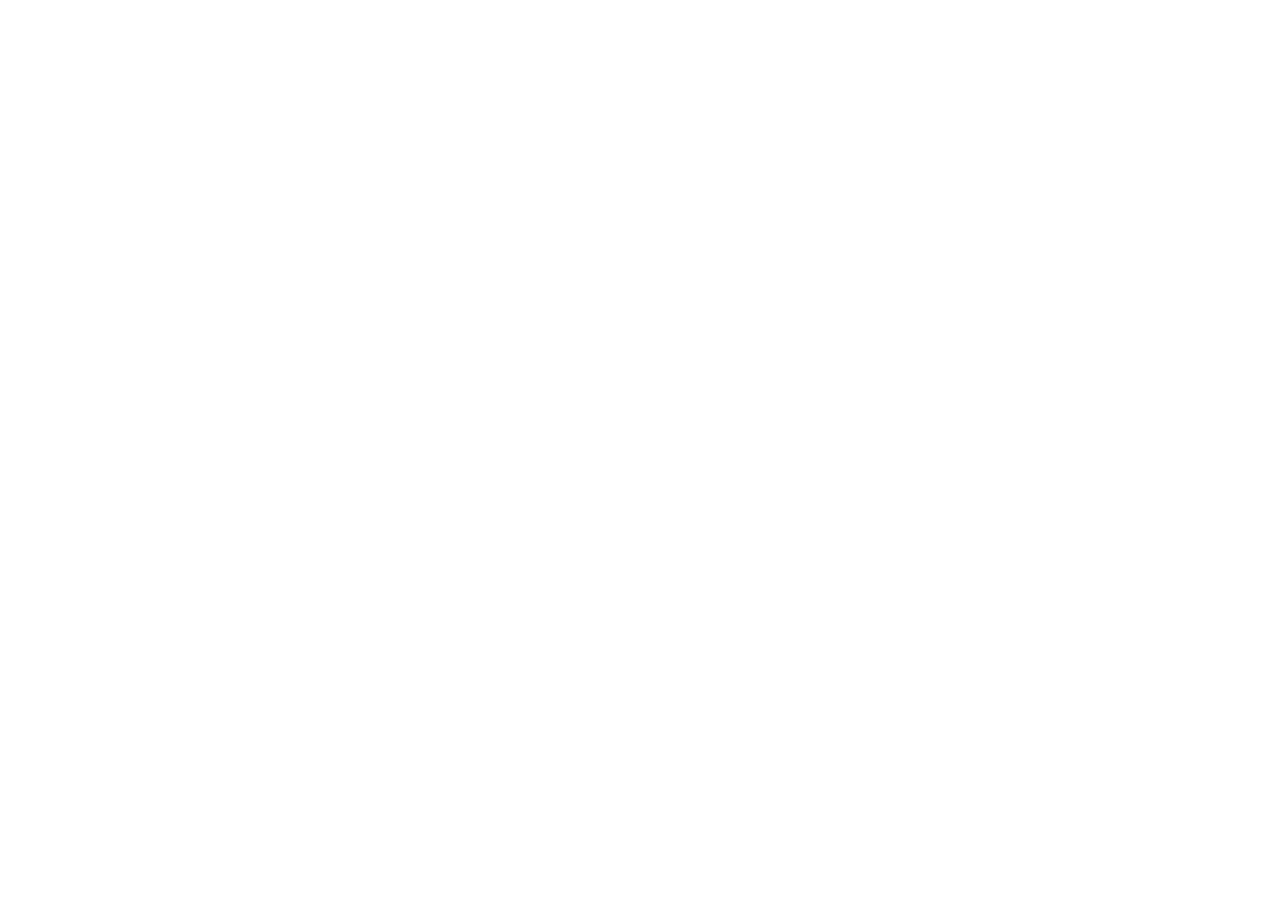
==== about.html @ c616c77b "Init : création du dépôt, arborescence des fichiers et structure HTML de base" ====
<!DOCTYPE html>
<html lang="en">
<head>
    <meta charset="UTF-8">
    <meta name="viewport" content="width=device-width, initial-scale=1.0">
    <link href="https://cdn.jsdelivr.net/npm/bootstrap@5.3.0/dist/css/bootstrap.min.css" rel="stylesheet">
    <title>Document</title>
</head>
<body>
    
</body>
</html>
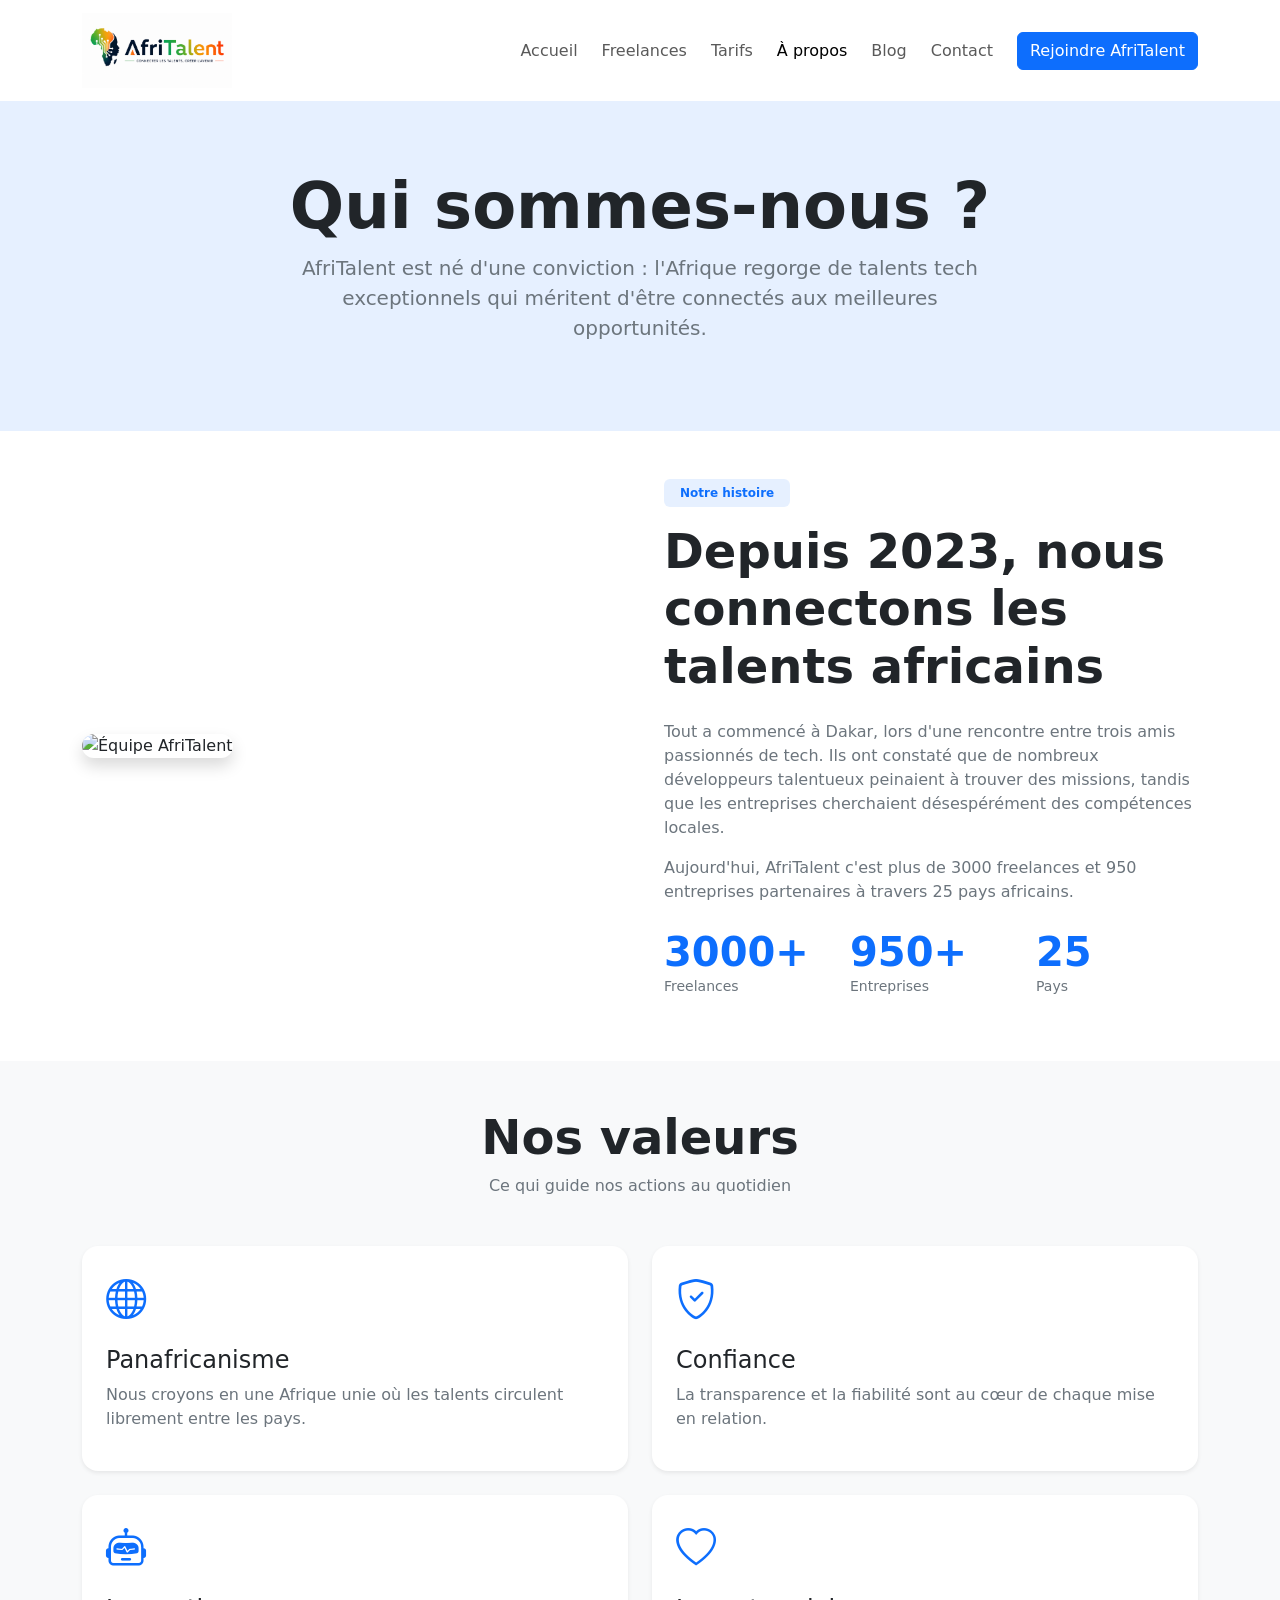
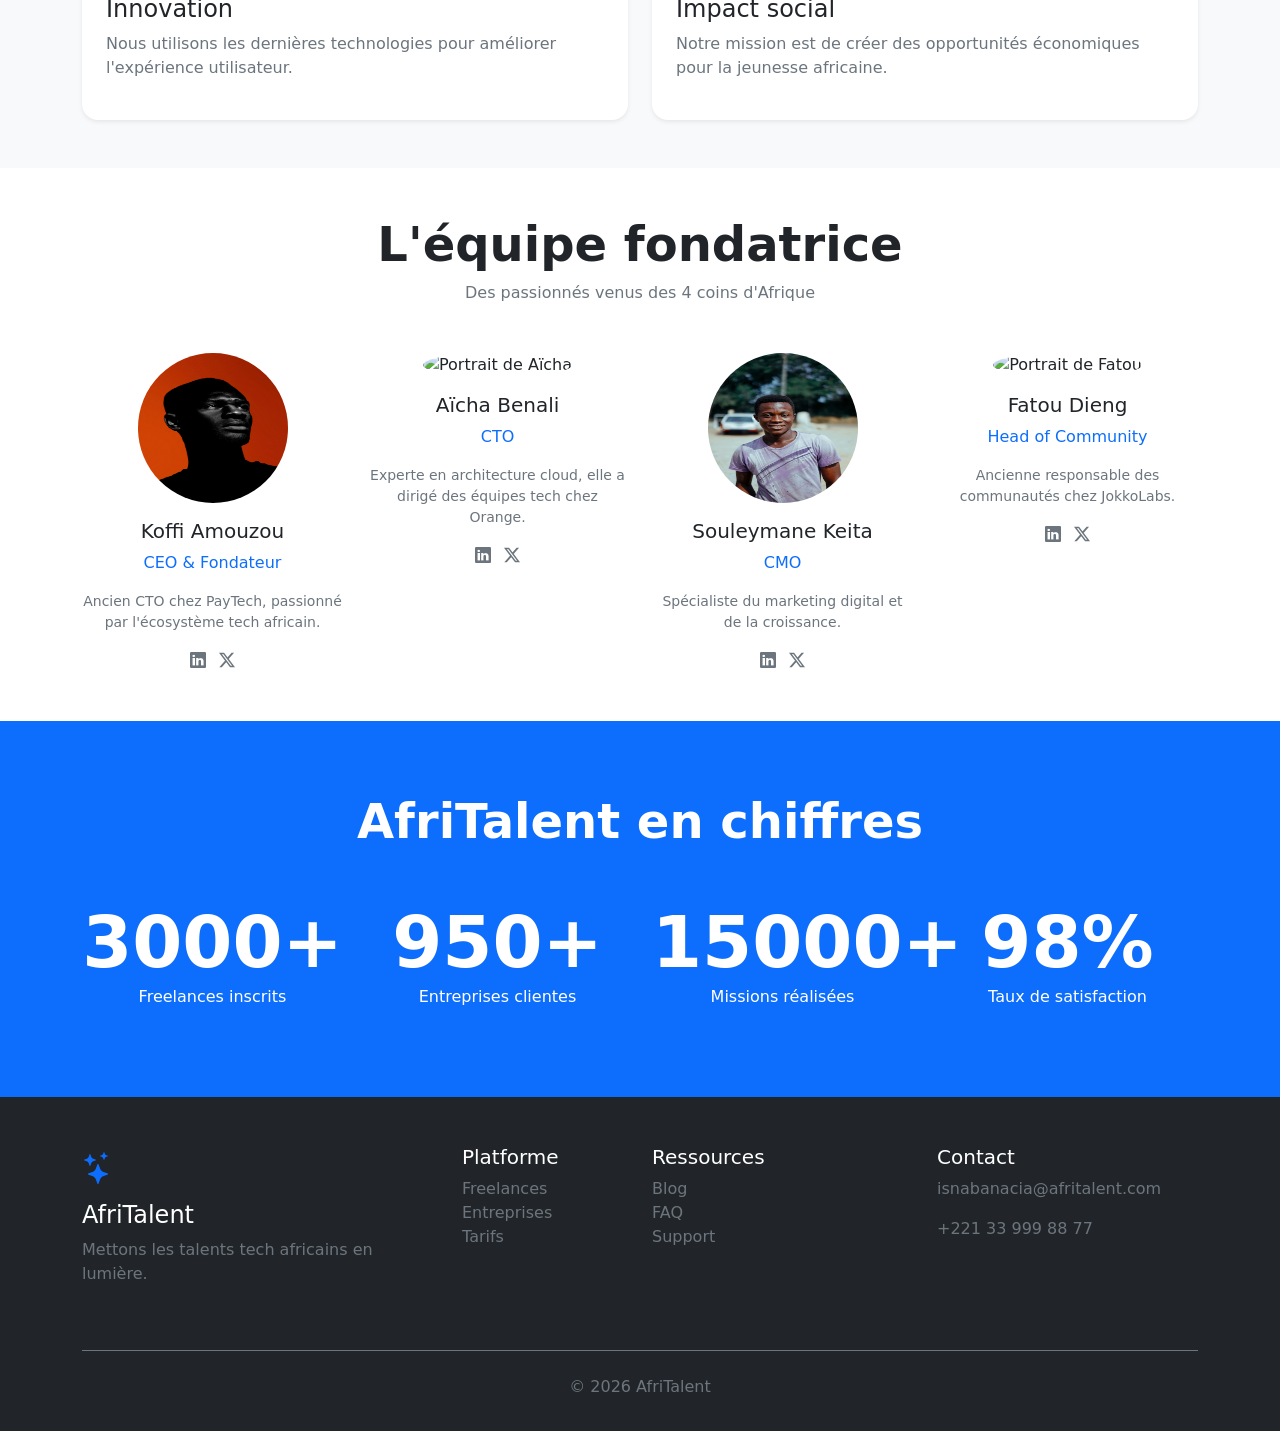
==== commit 37a5e6f0: "HTML : structure complète des 5 pages avec sections et contenu texte" ====
--- a/about.html
+++ b/about.html
@@ -1,12 +1,245 @@
 <!DOCTYPE html>
-<html lang="en">
+<html lang="fr">
 <head>
+    <head>
     <meta charset="UTF-8">
     <meta name="viewport" content="width=device-width, initial-scale=1.0">
+    <title>AfriTalent </title>
     <link href="https://cdn.jsdelivr.net/npm/bootstrap@5.3.0/dist/css/bootstrap.min.css" rel="stylesheet">
-    <title>Document</title>
+    <link rel="stylesheet" href="https://cdn.jsdelivr.net/npm/bootstrap-icons@1.11.3/font/bootstrap-icons.min.css">
+    <link href="https://fonts.googleapis.com/css2?family=Inter:wght@400;500;600;700;800&family=Space+Grotesk:wght@400;500;600;700&display=swap" rel="stylesheet">
+    <link rel="stylesheet" href="css/style.css">
+</head>
 </head>
 <body>
-    
+      <header>
+        <nav class="navbar navbar-expand-lg fixed-top bg-white">
+            <div class="container">
+                <a class="navbar-brand fw-bold text-primary" href="index.html"><img src="image/logo.png" width="150" alt="Logo AfriTalent"></a>
+                <button class="navbar-toggler" type="button" data-bs-toggle="collapse" data-bs-target="#navbarNav">
+                    <span class="navbar-toggler-icon"></span>
+                </button>
+                <div class="collapse navbar-collapse" id="navbarNav">
+                    <ul class="navbar-nav ms-auto gap-2">
+                        <li class="nav-item"><a class="nav-link" href="index.html">Accueil</a></li>
+                        <li class="nav-item"><a class="nav-link" href="freelances.html">Freelances</a></li>
+                        <li class="nav-item"><a class="nav-link" href="tarifs.html">Tarifs</a></li>
+                        <li class="nav-item"><a class="nav-link active" href="about.html">À propos</a></li>
+                        <li class="nav-item"><a class="nav-link" href="blog.html">Blog</a></li>
+                        <li class="nav-item"><a class="nav-link" href="contact.html">Contact</a></li>
+                    </ul>
+                    <a href="#" class="btn btn-primary ms-3">Rejoindre AfriTalent</a>
+                </div>
+            </div>
+        </nav>
+    </header>
+
+    <main class="mt-5 pt-5">
+
+        <!-- SECTION HERO À PROPOS -->
+        <section class="about-hero py-5 bg-primary bg-opacity-10">
+            <div class="container py-4">
+                <div class="text-center">
+                    <h1 class="display-3 fw-bold">Qui sommes-nous ?</h1>
+                    <p class="lead text-secondary mx-auto" style="max-width: 700px;">AfriTalent est né d'une conviction : l'Afrique regorge de talents tech exceptionnels qui méritent d'être connectés aux meilleures opportunités.</p>
+                </div>
+            </div>
+        </section>
+
+        <!-- SECTION NOTRE HISTOIRE - disposition alternée -->
+        <section class="history py-5">
+            <div class="container">
+                <div class="row align-items-center g-5">
+                    <div class="col-lg-6">
+                        <img src="./image/desgensaub.jpg" alt="Équipe AfriTalent" class="img-fluid rounded-4 shadow">
+                    </div>
+                    <div class="col-lg-6">
+                        <span class="badge bg-primary bg-opacity-10 text-primary mb-3 px-3 py-2">Notre histoire</span>
+                        <h2 class="display-5 fw-bold mb-4">Depuis 2023, nous connectons les talents africains</h2>
+                        <p class="text-secondary">Tout a commencé à Dakar, lors d'une rencontre entre trois amis passionnés de tech. Ils ont constaté que de nombreux développeurs talentueux peinaient à trouver des missions, tandis que les entreprises cherchaient désespérément des compétences locales.</p>
+                        <p class="text-secondary mt-3">Aujourd'hui, AfriTalent c'est plus de 3000 freelances et 950 entreprises partenaires à travers 25 pays africains.</p>
+                        <div class="row mt-4">
+                            <div class="col-4">
+                                <div class="stat-number display-6 fw-bold text-primary">3000+</div>
+                                <p class="small text-secondary">Freelances</p>
+                            </div>
+                            <div class="col-4">
+                                <div class="stat-number display-6 fw-bold text-primary">950+</div>
+                                <p class="small text-secondary">Entreprises</p>
+                            </div>
+                            <div class="col-4">
+                                <div class="stat-number display-6 fw-bold text-primary">25</div>
+                                <p class="small text-secondary">Pays</p>
+                            </div>
+                        </div>
+                    </div>
+                </div>
+            </div>
+        </section>
+
+        <!-- SECTION NOS VALEURS - disposition en bento -->
+        <section class="values py-5 bg-light">
+            <div class="container">
+                <div class="text-center mb-5">
+                    <h2 class="display-5 fw-bold">Nos valeurs</h2>
+                    <p class="text-secondary">Ce qui guide nos actions au quotidien</p>
+                </div>
+                <div class="row g-4">
+                    <div class="col-md-6">
+                        <div class="value-card bg-white p-4 rounded-4 shadow-sm h-100">
+                            <i class="bi bi-globe fs-1 text-primary"></i>
+                            <h3 class="h4 mt-3">Panafricanisme</h3>
+                            <p class="text-secondary">Nous croyons en une Afrique unie où les talents circulent librement entre les pays.</p>
+                        </div>
+                    </div>
+                    <div class="col-md-6">
+                        <div class="value-card bg-white p-4 rounded-4 shadow-sm h-100">
+                            <i class="bi bi-shield-check fs-1 text-primary"></i>
+                            <h3 class="h4 mt-3">Confiance</h3>
+                            <p class="text-secondary">La transparence et la fiabilité sont au cœur de chaque mise en relation.</p>
+                        </div>
+                    </div>
+                    <div class="col-md-6">
+                        <div class="value-card bg-white p-4 rounded-4 shadow-sm h-100">
+                            <i class="bi bi-robot fs-1 text-primary"></i>
+                            <h3 class="h4 mt-3">Innovation</h3>
+                            <p class="text-secondary">Nous utilisons les dernières technologies pour améliorer l'expérience utilisateur.</p>
+                        </div>
+                    </div>
+                    <div class="col-md-6">
+                        <div class="value-card bg-white p-4 rounded-4 shadow-sm h-100">
+                            <i class="bi bi-heart fs-1 text-primary"></i>
+                            <h3 class="h4 mt-3">Impact social</h3>
+                            <p class="text-secondary">Notre mission est de créer des opportunités économiques pour la jeunesse africaine.</p>
+                        </div>
+                    </div>
+                </div>
+            </div>
+        </section>
+
+        <!-- SECTION L'ÉQUIPE - disposition grille 2x2 -->
+        <section class="team py-5">
+            <div class="container">
+                <div class="text-center mb-5">
+                    <h2 class="display-5 fw-bold">L'équipe fondatrice</h2>
+                    <p class="text-secondary">Des passionnés venus des 4 coins d'Afrique</p>
+                </div>
+                <div class="row g-4">
+                    <div class="col-md-6 col-lg-3">
+                        <div class="team-card text-center">
+                            <img src="./image/koffiamouzo.jpg" alt="Portrait de Koffi" class="rounded-circle mb-3" width="150" height="150">
+                            <h3 class="h5">Koffi Amouzou</h3>
+                            <p class="text-primary">CEO & Fondateur</p>
+                            <p class="small text-secondary">Ancien CTO chez PayTech, passionné par l'écosystème tech africain.</p>
+                            <div class="social-links">
+                                <a href="#" class="text-secondary me-2"><i class="bi bi-linkedin"></i></a>
+                                <a href="#" class="text-secondary"><i class="bi bi-twitter-x"></i></a>
+                            </div>
+                        </div>
+                    </div>
+                    <div class="col-md-6 col-lg-3">
+                        <div class="team-card text-center">
+                            <img src="./image/aichabenali.jpg" alt="Portrait de Aïcha" class="rounded-circle mb-3" width="150" height="150">
+                            <h3 class="h5">Aïcha Benali</h3>
+                            <p class="text-primary">CTO</p>
+                            <p class="small text-secondary">Experte en architecture cloud, elle a dirigé des équipes tech chez Orange.</p>
+                            <div class="social-links">
+                                <a href="#" class="text-secondary me-2"><i class="bi bi-linkedin"></i></a>
+                                <a href="#" class="text-secondary"><i class="bi bi-twitter-x"></i></a>
+                            </div>
+                        </div>
+                    </div>
+                    <div class="col-md-6 col-lg-3">
+                        <div class="team-card text-center">
+                            <img src="./image/souleymanekeyta.jpg" alt="Portrait de Souleymane" class="rounded-circle mb-3" width="150" height="150">
+                            <h3 class="h5">Souleymane Keita</h3>
+                            <p class="text-primary">CMO</p>
+                            <p class="small text-secondary">Spécialiste du marketing digital et de la croissance.</p>
+                            <div class="social-links">
+                                <a href="#" class="text-secondary me-2"><i class="bi bi-linkedin"></i></a>
+                                <a href="#" class="text-secondary"><i class="bi bi-twitter-x"></i></a>
+                            </div>
+                        </div>
+                    </div>
+                    <div class="col-md-6 col-lg-3">
+                        <div class="team-card text-center">
+                            <img src="./image/fatoudieng.jpg" alt="Portrait de Fatou" class="rounded-circle mb-3" width="150" height="150">
+                            <h3 class="h5">Fatou Dieng</h3>
+                            <p class="text-primary">Head of Community</p>
+                            <p class="small text-secondary">Ancienne responsable des communautés chez JokkoLabs.</p>
+                            <div class="social-links">
+                                <a href="#" class="text-secondary me-2"><i class="bi bi-linkedin"></i></a>
+                                <a href="#" class="text-secondary"><i class="bi bi-twitter-x"></i></a>
+                            </div>
+                        </div>
+                    </div>
+                </div>
+            </div>
+        </section>
+
+        <!-- SECTION CHIFFRES CLÉS -->
+        <section class="stats-section py-5 bg-primary text-white">
+            <div class="container text-center py-4">
+                <h2 class="display-5 fw-bold mb-5">AfriTalent en chiffres</h2>
+                <div class="row">
+                    <div class="col-md-3">
+                        <div class="stat-number display-2 fw-bold">3000+</div>
+                        <p>Freelances inscrits</p>
+                    </div>
+                    <div class="col-md-3">
+                        <div class="stat-number display-2 fw-bold">950+</div>
+                        <p>Entreprises clientes</p>
+                    </div>
+                    <div class="col-md-3">
+                        <div class="stat-number display-2 fw-bold">15000+</div>
+                        <p>Missions réalisées</p>
+                    </div>
+                    <div class="col-md-3">
+                        <div class="stat-number display-2 fw-bold">98%</div>
+                        <p>Taux de satisfaction</p>
+                    </div>
+                </div>
+            </div>
+        </section>
+    </main>
+
+    <footer class="bg-dark text-white pt-5 pb-3">
+        <div class="container">
+            <div class="row">
+                <div class="col-md-4 mb-4">
+                    <i class="bi bi-stars fs-2 text-primary"></i>
+                    <h4 class="mt-2">AfriTalent</h4>
+                    <p class="text-secondary">Mettons les talents tech africains en lumière.</p>
+                </div>
+                <div class="col-md-2 mb-4">
+                    <h5>Platforme</h5>
+                    <ul class="list-unstyled">
+                        <li><a href="#" class="text-secondary text-decoration-none">Freelances</a></li>
+                        <li><a href="#" class="text-secondary text-decoration-none">Entreprises</a></li>
+                        <li><a href="#" class="text-secondary text-decoration-none">Tarifs</a></li>
+                    </ul>
+                </div>
+                <div class="col-md-3 mb-4">
+                    <h5>Ressources</h5>
+                    <ul class="list-unstyled">
+                        <li><a href="#" class="text-secondary text-decoration-none">Blog</a></li>
+                        <li><a href="#" class="text-secondary text-decoration-none">FAQ</a></li>
+                        <li><a href="#" class="text-secondary text-decoration-none">Support</a></li>
+                    </ul>
+                </div>
+                <div class="col-md-3 mb-4">
+                    <h5>Contact</h5>
+                    <p class="text-secondary">isnabanacia@afritalent.com</p>
+                    <p class="text-secondary">+221 33 999 88 77</p>
+                </div>
+            </div>
+            <div class="text-center pt-4 mt-4 border-top border-secondary">
+                <p class="text-secondary">&copy; <span id="currentYear">2026</span> AfriTalent</p>
+            </div>
+        </div>
+    </footer>
+
+    <script src="https://cdn.jsdelivr.net/npm/bootstrap@5.3.0/dist/js/bootstrap.bundle.min.js"></script>
+    <script src="js/main.js"></script>
 </body>
 </html>
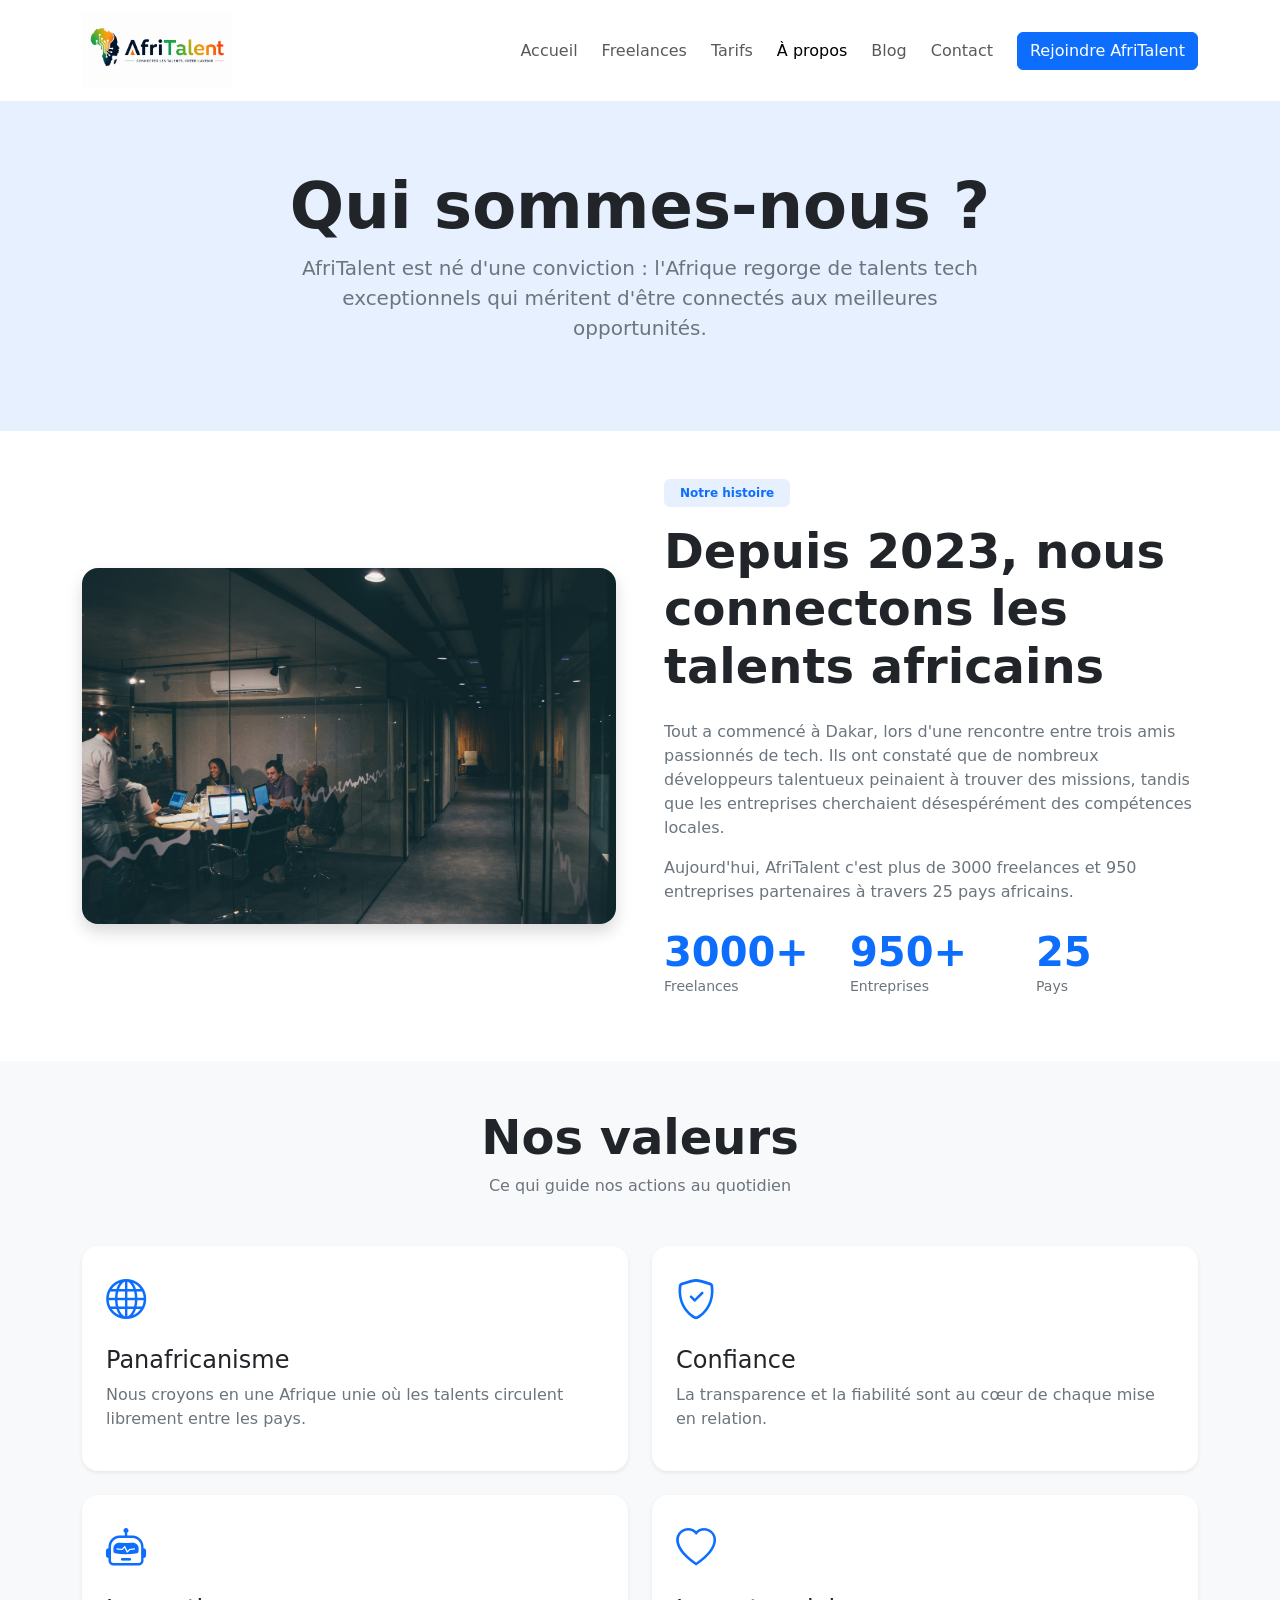
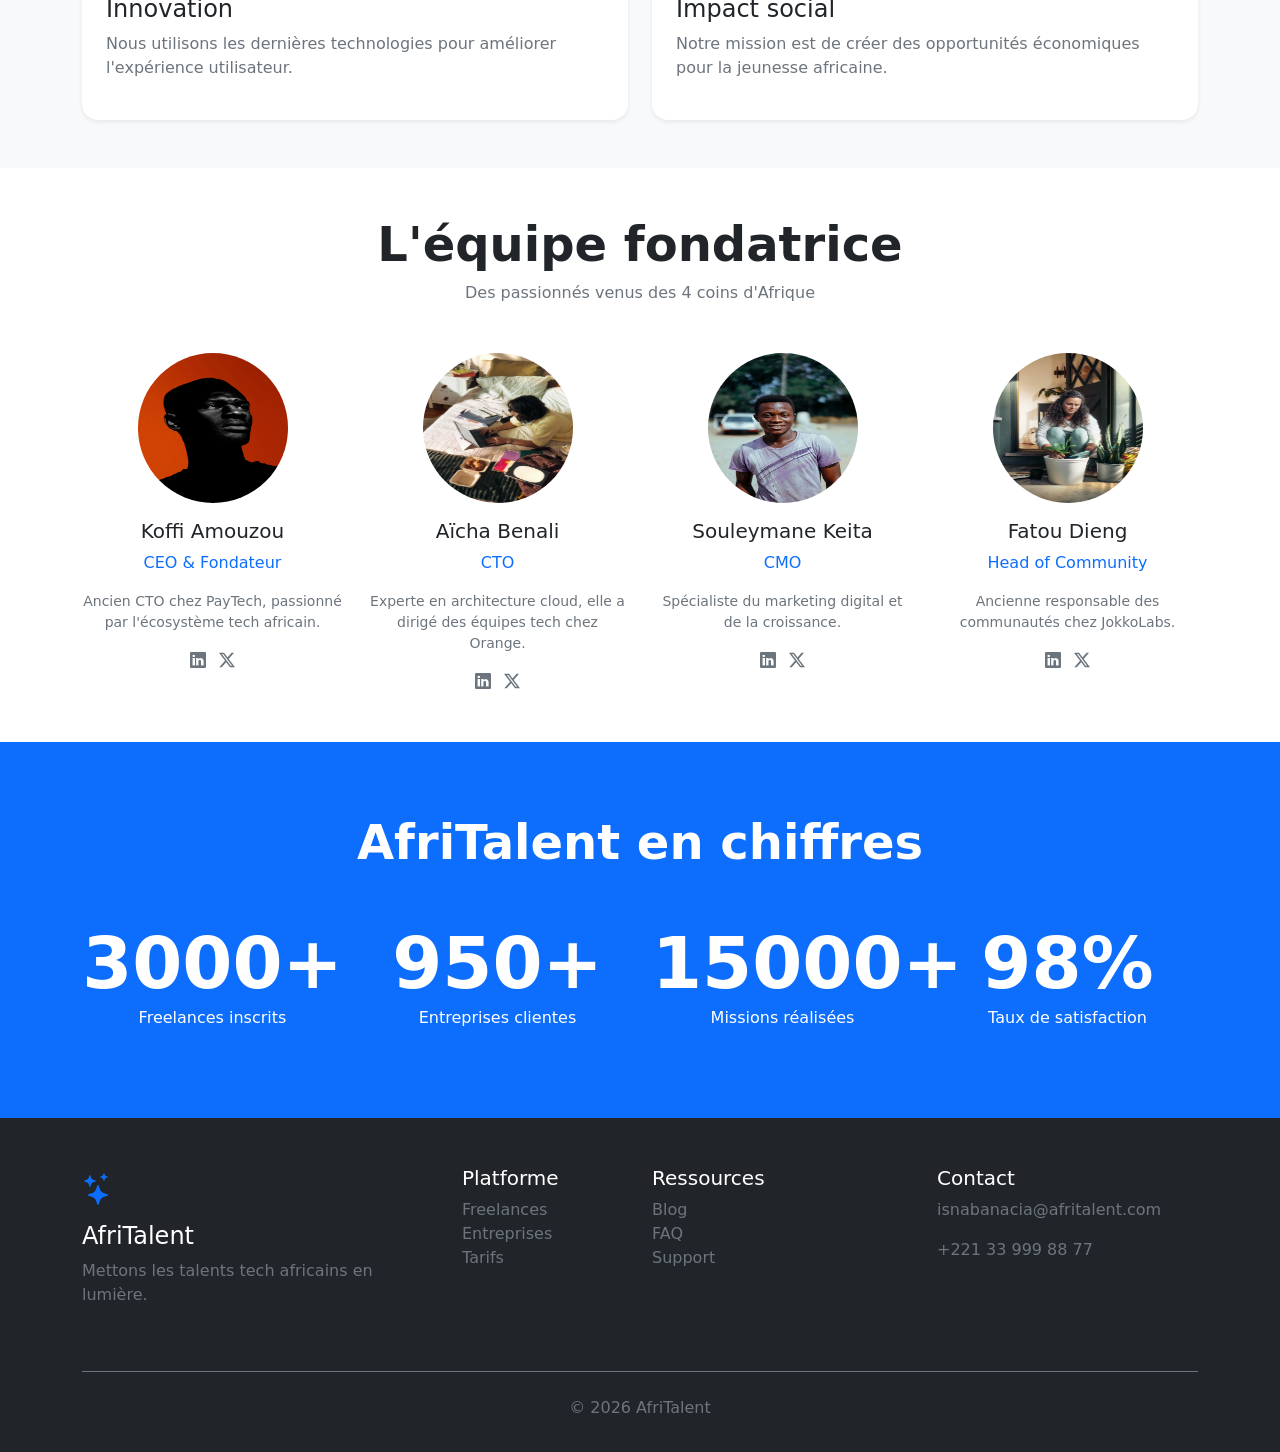
==== commit e4affc6e: "HTML : structure complète des 5 pages avec sections et contenu texte" ====
--- a/about.html
+++ b/about.html
@@ -1,7 +1,6 @@
 <!DOCTYPE html>
 <html lang="fr">
 <head>
-    <head>
     <meta charset="UTF-8">
     <meta name="viewport" content="width=device-width, initial-scale=1.0">
     <title>AfriTalent </title>
@@ -9,7 +8,6 @@
     <link rel="stylesheet" href="https://cdn.jsdelivr.net/npm/bootstrap-icons@1.11.3/font/bootstrap-icons.min.css">
     <link href="https://fonts.googleapis.com/css2?family=Inter:wght@400;500;600;700;800&family=Space+Grotesk:wght@400;500;600;700&display=swap" rel="stylesheet">
     <link rel="stylesheet" href="css/style.css">
-</head>
 </head>
 <body>
       <header>
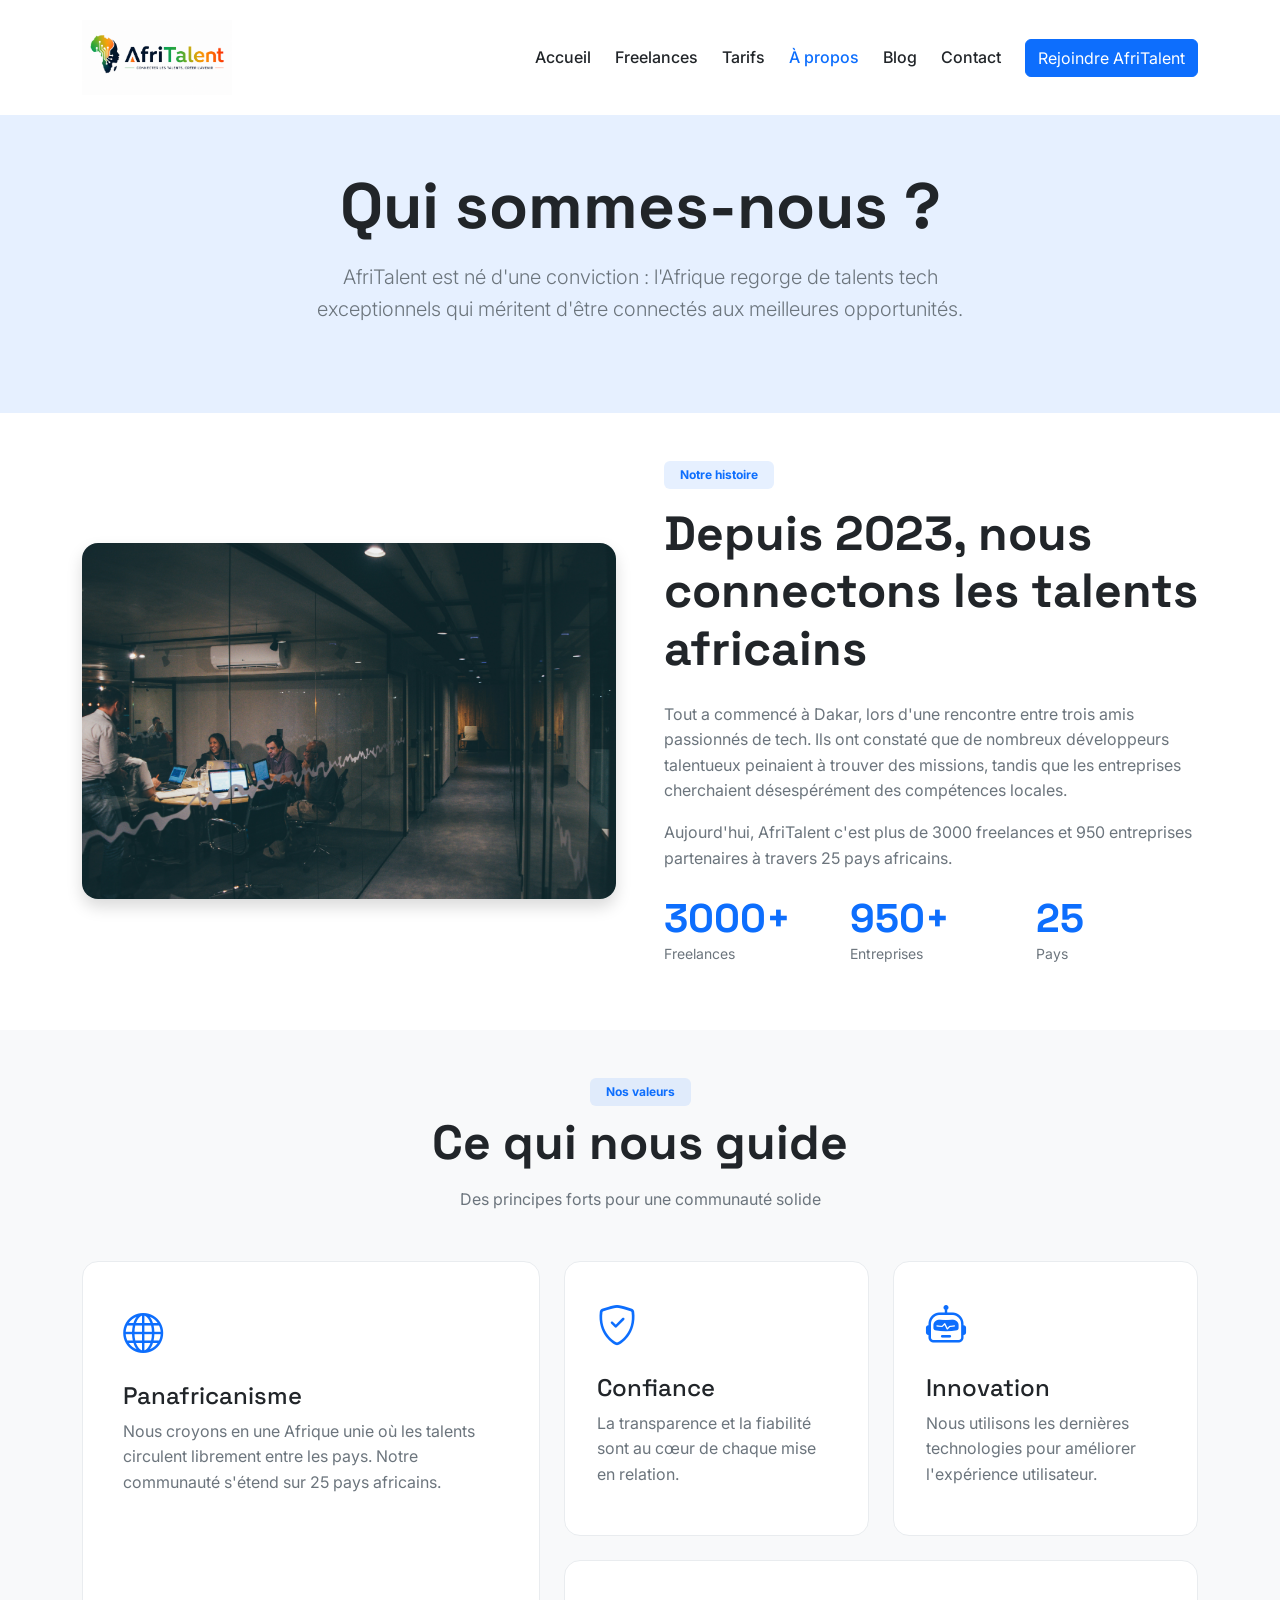
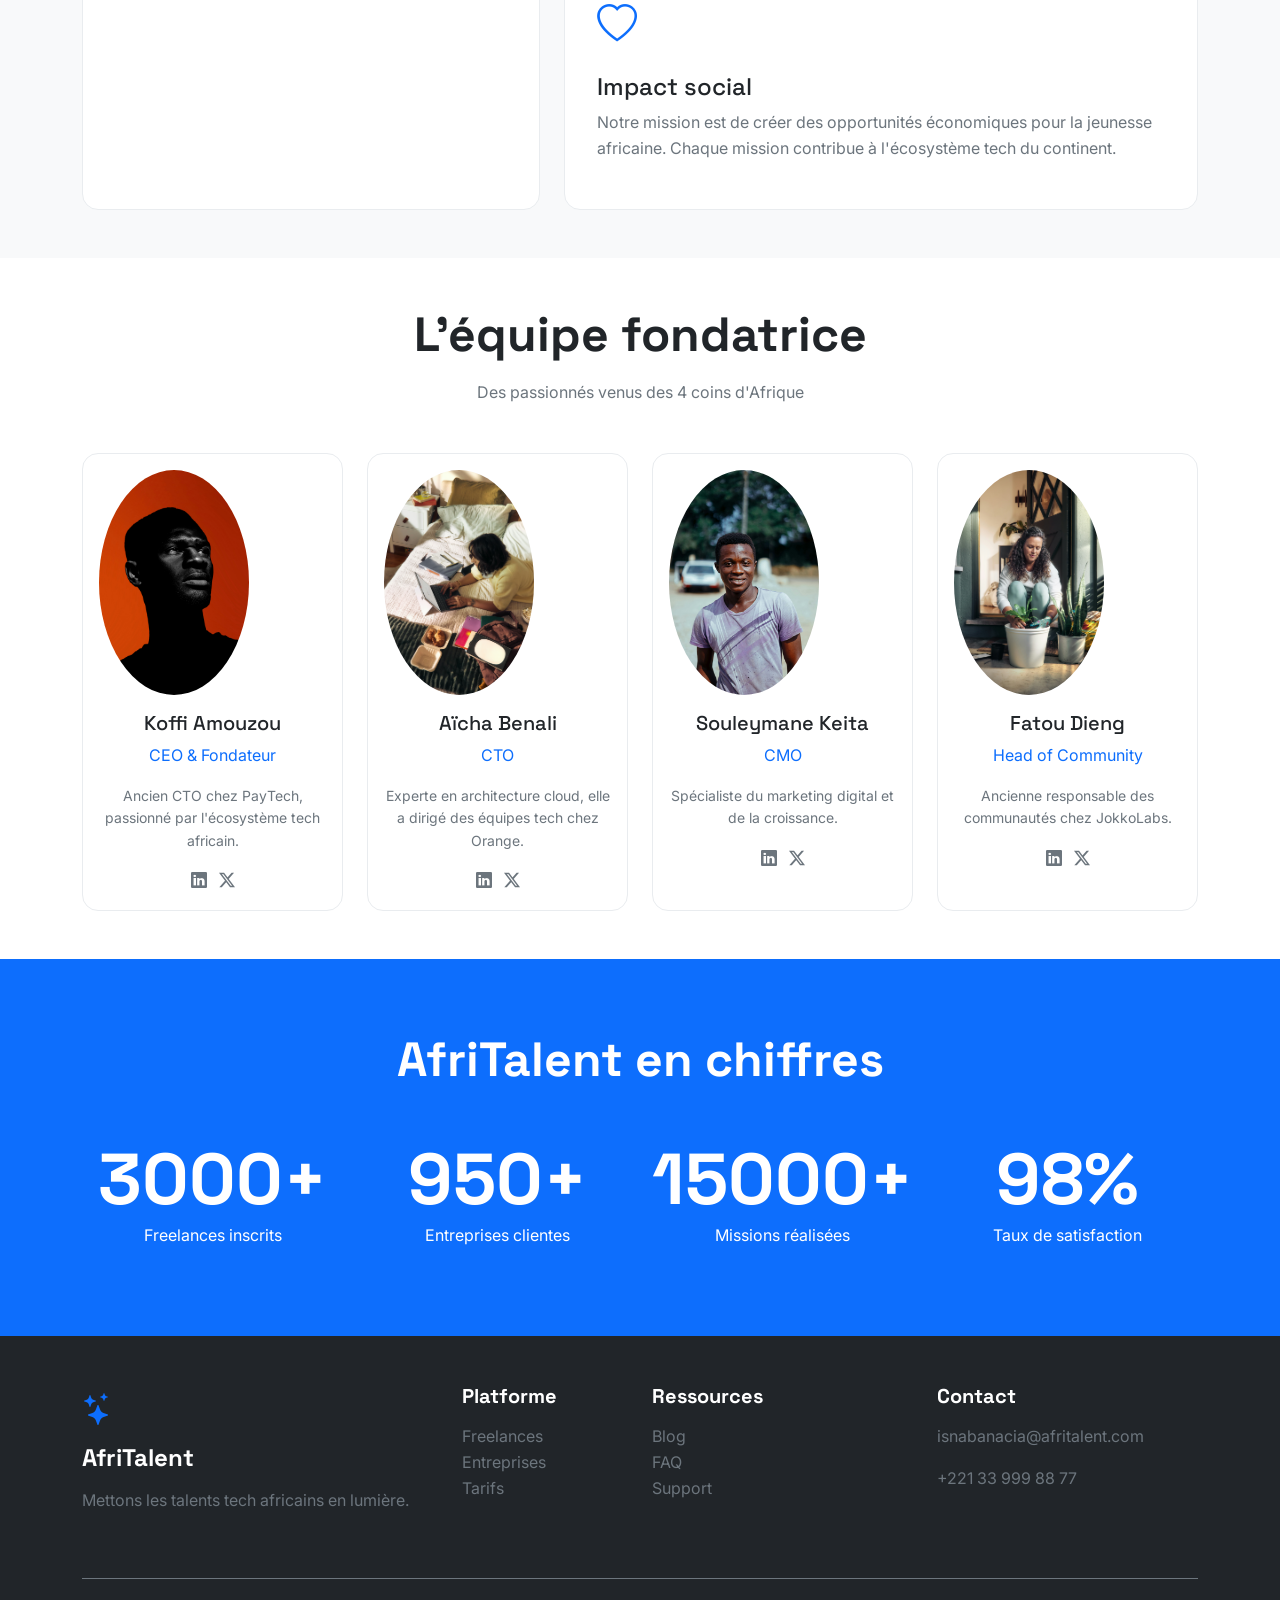
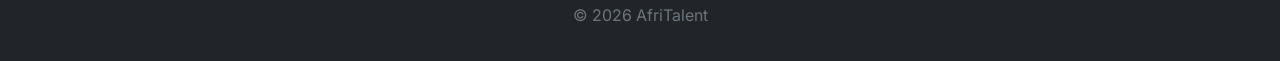
==== commit 309c4063: "CSS : Bento Grid, sections hero et catégories, effets hover" ====
--- a/about.html
+++ b/about.html
@@ -75,46 +75,55 @@
             </div>
         </section>
 
-        <!-- SECTION NOS VALEURS - disposition en bento -->
-        <section class="values py-5 bg-light">
-            <div class="container">
-                <div class="text-center mb-5">
-                    <h2 class="display-5 fw-bold">Nos valeurs</h2>
-                    <p class="text-secondary">Ce qui guide nos actions au quotidien</p>
-                </div>
-                <div class="row g-4">
-                    <div class="col-md-6">
-                        <div class="value-card bg-white p-4 rounded-4 shadow-sm h-100">
-                            <i class="bi bi-globe fs-1 text-primary"></i>
-                            <h3 class="h4 mt-3">Panafricanisme</h3>
-                            <p class="text-secondary">Nous croyons en une Afrique unie où les talents circulent librement entre les pays.</p>
-                        </div>
-                    </div>
-                    <div class="col-md-6">
-                        <div class="value-card bg-white p-4 rounded-4 shadow-sm h-100">
-                            <i class="bi bi-shield-check fs-1 text-primary"></i>
-                            <h3 class="h4 mt-3">Confiance</h3>
-                            <p class="text-secondary">La transparence et la fiabilité sont au cœur de chaque mise en relation.</p>
-                        </div>
-                    </div>
-                    <div class="col-md-6">
-                        <div class="value-card bg-white p-4 rounded-4 shadow-sm h-100">
-                            <i class="bi bi-robot fs-1 text-primary"></i>
-                            <h3 class="h4 mt-3">Innovation</h3>
-                            <p class="text-secondary">Nous utilisons les dernières technologies pour améliorer l'expérience utilisateur.</p>
-                        </div>
-                    </div>
-                    <div class="col-md-6">
-                        <div class="value-card bg-white p-4 rounded-4 shadow-sm h-100">
-                            <i class="bi bi-heart fs-1 text-primary"></i>
-                            <h3 class="h4 mt-3">Impact social</h3>
-                            <p class="text-secondary">Notre mission est de créer des opportunités économiques pour la jeunesse africaine.</p>
-                        </div>
-                    </div>
-                </div>
-            </div>
-        </section>
-
+      <!-- SECTION NOS VALEURS - BENTO GRID -->
+<section class="values py-5 bg-light">
+    <div class="container">
+        <div class="text-center mb-5">
+            <span class="badge bg-primary bg-opacity-10 text-primary px-3 py-2">Nos valeurs</span>
+            <h2 class="display-5 fw-bold mt-2">Ce qui nous guide</h2>
+            <p class="text-secondary">Des principes forts pour une communauté solide</p>
+        </div>
+
+        <!-- BENTO GRID -->
+        <div class="bento-grid values-grid">
+            <!-- Valeur 1 - Grande -->
+            <div class="bento-item bento-large">
+                <div>
+                    <i class="bi bi-globe fs-1 text-primary"></i>
+                    <h3 class="h4 mt-3">Panafricanisme</h3>
+                    <p class="text-secondary">Nous croyons en une Afrique unie où les talents circulent librement entre les pays. Notre communauté s'étend sur 25 pays africains.</p>
+                </div>
+            </div>
+
+            <!-- Valeur 2 -->
+            <div class="bento-item">
+                <div>
+                    <i class="bi bi-shield-check fs-1 text-primary"></i>
+                    <h3 class="h4 mt-3">Confiance</h3>
+                    <p class="text-secondary">La transparence et la fiabilité sont au cœur de chaque mise en relation.</p>
+                </div>
+            </div>
+
+            <!-- Valeur 3 -->
+            <div class="bento-item">
+                <div>
+                    <i class="bi bi-robot fs-1 text-primary"></i>
+                    <h3 class="h4 mt-3">Innovation</h3>
+                    <p class="text-secondary">Nous utilisons les dernières technologies pour améliorer l'expérience utilisateur.</p>
+                </div>
+            </div>
+
+            <!-- Valeur 4 - Large en bas -->
+            <div class="bento-item bento-wide">
+                <div>
+                    <i class="bi bi-heart fs-1 text-primary"></i>
+                    <h3 class="h4 mt-3">Impact social</h3>
+                    <p class="text-secondary">Notre mission est de créer des opportunités économiques pour la jeunesse africaine. Chaque mission contribue à l'écosystème tech du continent.</p>
+                </div>
+            </div>
+        </div>
+    </div>
+</section>
         <!-- SECTION L'ÉQUIPE - disposition grille 2x2 -->
         <section class="team py-5">
             <div class="container">
@@ -124,7 +133,7 @@
                 </div>
                 <div class="row g-4">
                     <div class="col-md-6 col-lg-3">
-                        <div class="team-card text-center">
+                        <div class="card team-card text-center p-3 h-100">
                             <img src="./image/koffiamouzo.jpg" alt="Portrait de Koffi" class="rounded-circle mb-3" width="150" height="150">
                             <h3 class="h5">Koffi Amouzou</h3>
                             <p class="text-primary">CEO & Fondateur</p>
@@ -136,7 +145,7 @@
                         </div>
                     </div>
                     <div class="col-md-6 col-lg-3">
-                        <div class="team-card text-center">
+                        <div class="card team-card text-center p-3 h-100">
                             <img src="./image/aichabenali.jpg" alt="Portrait de Aïcha" class="rounded-circle mb-3" width="150" height="150">
                             <h3 class="h5">Aïcha Benali</h3>
                             <p class="text-primary">CTO</p>
@@ -148,7 +157,7 @@
                         </div>
                     </div>
                     <div class="col-md-6 col-lg-3">
-                        <div class="team-card text-center">
+                        <div class="card team-card text-center p-3 h-100">
                             <img src="./image/souleymanekeyta.jpg" alt="Portrait de Souleymane" class="rounded-circle mb-3" width="150" height="150">
                             <h3 class="h5">Souleymane Keita</h3>
                             <p class="text-primary">CMO</p>
@@ -160,7 +169,7 @@
                         </div>
                     </div>
                     <div class="col-md-6 col-lg-3">
-                        <div class="team-card text-center">
+                        <div class="card team-card text-center p-3 h-100">
                             <img src="./image/fatoudieng.jpg" alt="Portrait de Fatou" class="rounded-circle mb-3" width="150" height="150">
                             <h3 class="h5">Fatou Dieng</h3>
                             <p class="text-primary">Head of Community</p>
--- a/css/style.css
+++ b/css/style.css
@@ -0,0 +1,756 @@
+/* ================================================================
+   ========== VARIABLES CSS (déjà fait) ==========
+   ================================================================ */
+
+:root {
+    --primary: #0d6efd;
+    --primary-dark: #0b5ed7;
+    --secondary: #6c757d;
+    --dark: #212529;
+    --light: #f8f9fa;
+    --white: #ffffff;
+    --success: #198754;
+    --danger: #dc3545;
+    --warning: #ffc107;
+    --font-heading: 'Space Grotesk', sans-serif;
+    --font-body: 'Inter', sans-serif;
+    --spacing-sm: 0.5rem;
+    --spacing-md: 1rem;
+    --spacing-lg: 2rem;
+    --spacing-xl: 4rem;
+    --shadow-sm: 0 2px 8px rgba(0, 0, 0, 0.08);
+    --shadow-md: 0 4px 20px rgba(0, 0, 0, 0.12);
+    --shadow-lg: 0 8px 40px rgba(0, 0, 0, 0.16);
+    --radius-sm: 8px;
+    --radius-md: 16px;
+    --radius-lg: 24px;
+    --transition-fast: 0.2s ease;
+    --transition-normal: 0.3s ease;
+    --transition-slow: 0.5s ease;
+    --bg-body: var(--white);
+    --bg-card: var(--white);
+    --text-body: var(--dark);
+    --text-muted: var(--secondary);
+    --border-color: #e9ecef;
+}
+
+/* ================================================================
+   ========== RESET & BASE ==========
+   ================================================================ */
+
+* {
+    margin: 0;
+    padding: 0;
+    box-sizing: border-box;
+}
+
+html {
+    scroll-behavior: smooth;
+}
+
+body {
+    font-family: var(--font-body);
+    color: var(--text-body);
+    background-color: var(--bg-body);
+    line-height: 1.6;
+    transition: background-color var(--transition-normal), color var(--transition-normal);
+}
+
+h1, h2, h3, h4, h5, h6 {
+    font-family: var(--font-heading);
+    font-weight: 700;
+    line-height: 1.2;
+    margin-bottom: var(--spacing-md);
+}
+
+a {
+    text-decoration: none;
+    transition: all var(--transition-normal);
+}
+
+img {
+    max-width: 100%;
+    height: auto;
+}
+
+/* ================================================================
+   ========== NAVBAR ==========
+   ================================================================ */
+
+.navbar {
+    transition: all var(--transition-normal);
+    padding: 15px 0;
+    background-color: var(--bg-body) !important;
+}
+
+.navbar-nav .nav-link {
+    font-weight: 500;
+    color: var(--text-body);
+    transition: color var(--transition-fast);
+}
+
+.navbar-nav .nav-link:hover,
+.navbar-nav .nav-link.active {
+    color: var(--primary);
+}
+
+/* ================================================================
+   ========== SECTION HERO - DISPOSITION ASYMÉTRIQUE ==========
+   ================================================================ */
+
+.hero {
+    padding-top: 100px;
+    overflow: hidden;
+    padding-bottom: 40px;
+}
+
+.hero .display-3 {
+    font-family: var(--font-heading);
+    font-weight: 800;
+    line-height: 1.1;
+    font-size: 3.8rem;
+}
+
+.hero .display-3 .text-primary {
+    position: relative;
+    display: inline-block;
+}
+
+/* Effet de soulignement sur le mot "talent tech" */
+.hero .display-3 .text-primary::after {
+    content: '';
+    position: absolute;
+    bottom: 5px;
+    left: 0;
+    width: 100%;
+    height: 10px;
+    background-color: var(--primary);
+    opacity: 0.2;
+    border-radius: 4px;
+    transition: all var(--transition-normal);
+}
+
+.hero .display-3 .text-primary:hover::after {
+    opacity: 0.4;
+}
+
+.hero .badge {
+    font-size: 0.9rem;
+    font-weight: 600;
+    letter-spacing: 0.5px;
+    padding: 8px 16px;
+    border-radius: 50px;
+}
+
+/* Wrapper pour l'image asymétrique */
+.hero .hero-image-wrapper {
+    position: relative;
+    padding: 15px;
+}
+
+.hero .hero-image-wrapper img {
+    transform: rotate(-2deg) scale(1.02);
+    transition: transform var(--transition-slow);
+    border-radius: var(--radius-lg);
+    box-shadow: var(--shadow-lg);
+}
+
+.hero .hero-image-wrapper img:hover {
+    transform: rotate(0deg) scale(1);
+}
+
+/* Décorations Bento autour de l'image */
+.hero .hero-image-wrapper::before {
+    content: '';
+    position: absolute;
+    top: -10px;
+    right: -10px;
+    width: 100px;
+    height: 100px;
+    background: var(--primary);
+    opacity: 0.08;
+    border-radius: var(--radius-md);
+    z-index: -1;
+}
+
+.hero .hero-image-wrapper::after {
+    content: '';
+    position: absolute;
+    bottom: -10px;
+    left: -10px;
+    width: 80px;
+    height: 80px;
+    background: var(--primary);
+    opacity: 0.06;
+    border-radius: var(--radius-md);
+    z-index: -1;
+}
+
+/* Statistiques animées */
+.stat-number {
+    font-family: var(--font-heading);
+    font-weight: 700;
+    transition: color var(--transition-normal);
+}
+
+/* ================================================================
+   ========== BENTO GRID - COMMENT ÇA MARCHE ==========
+   ================================================================ */
+
+.how-it-works .bento-grid {
+    display: grid;
+    grid-template-columns: 1.5fr 1fr 1fr;
+    grid-template-rows: auto auto;
+    gap: 1.5rem;
+}
+
+.how-it-works .bento-item:nth-child(1) {
+    grid-column: 1 / 2;
+    grid-row: 1 / 3;
+}
+
+.how-it-works .bento-item:nth-child(2) {
+    grid-column: 2 / 3;
+    grid-row: 1 / 2;
+}
+
+.how-it-works .bento-item:nth-child(3) {
+    grid-column: 3 / 4;
+    grid-row: 1 / 2;
+}
+
+.how-it-works .bento-item:nth-child(4) {
+    grid-column: 2 / 4;
+    grid-row: 2 / 3;
+}
+
+.how-it-works .bento-item {
+    background-color: var(--bg-card);
+    padding: 2rem;
+    border-radius: var(--radius-md);
+    border: 1px solid var(--border-color);
+    transition: all var(--transition-normal);
+    display: flex;
+    align-items: flex-start;
+    gap: 1.5rem;
+}
+
+.how-it-works .bento-item:hover {
+    transform: translateY(-8px);
+    box-shadow: var(--shadow-lg);
+    border-color: var(--primary);
+}
+
+.how-it-works .bento-item:nth-child(1) {
+    padding: 2.5rem;
+}
+
+.how-it-works .step-number {
+    font-family: var(--font-heading);
+    font-weight: 700;
+    font-size: 1.8rem;
+    flex-shrink: 0;
+    min-width: 60px;
+    min-height: 60px;
+    display: flex;
+    align-items: center;
+    justify-content: center;
+    border-radius: 50%;
+    background: var(--primary);
+    color: var(--white);
+    transition: all var(--transition-normal);
+}
+
+.how-it-works .bento-item:hover .step-number {
+    transform: scale(1.1) rotate(-5deg);
+    background: var(--primary-dark);
+}
+
+.how-it-works .bento-item h3 {
+    font-size: 1.25rem;
+    margin-bottom: 0.5rem;
+}
+
+.how-it-works .bento-item p {
+    color: var(--text-muted);
+    margin-bottom: 0;
+    line-height: 1.6;
+}
+
+/* ================================================================
+   ========== CATÉGORIES - EFFETS HOVER ==========
+   ================================================================ */
+
+.categories .category-card {
+    background-color: var(--bg-card);
+    color: var(--text-body);
+    border: 1px solid var(--border-color);
+    transition: all var(--transition-normal);
+    cursor: pointer;
+    padding: 2rem 1rem;
+    border-radius: var(--radius-md);
+    position: relative;
+    overflow: hidden;
+    height: 100%;
+    text-align: center;
+}
+
+/* Effet de fond qui apparaît au hover */
+.categories .category-card::before {
+    content: '';
+    position: absolute;
+    top: 0;
+    left: 0;
+    right: 0;
+    bottom: 0;
+    background: linear-gradient(135deg, var(--primary), var(--primary-dark));
+    opacity: 0;
+    transition: opacity var(--transition-normal);
+    border-radius: var(--radius-md);
+    z-index: 0;
+}
+
+.categories .category-card:hover::before {
+    opacity: 0.06;
+}
+
+/* Contenu au-dessus du fond */
+.categories .category-card > * {
+    position: relative;
+    z-index: 1;
+}
+
+/* Effets hover */
+.categories .category-card:hover {
+    transform: translateY(-12px) scale(1.02);
+    box-shadow: var(--shadow-lg);
+    border-color: var(--primary);
+}
+
+/* Animation de l'icône */
+.categories .category-card i {
+    transition: all var(--transition-normal);
+    display: inline-block;
+    font-size: 2.5rem;
+}
+
+.categories .category-card:hover i {
+    transform: scale(1.2) rotate(-8deg);
+    color: var(--primary) !important;
+}
+
+/* Animation du titre */
+.categories .category-card h3 {
+    transition: color var(--transition-normal);
+    font-size: 1rem;
+    margin-top: 0.75rem;
+    margin-bottom: 0.25rem;
+}
+
+.categories .category-card:hover h3 {
+    color: var(--primary);
+}
+
+/* Animation du compteur */
+.categories .category-card .text-secondary {
+    transition: all var(--transition-normal);
+    font-size: 0.85rem;
+}
+
+.categories .category-card:hover .text-secondary {
+    color: var(--primary) !important;
+}
+
+/* Bordure animée en bas */
+.categories .category-card::after {
+    content: '';
+    position: absolute;
+    bottom: 0;
+    left: 50%;
+    width: 0;
+    height: 3px;
+    background: var(--primary);
+    transition: all var(--transition-normal);
+    border-radius: 4px;
+    z-index: 2;
+}
+
+.categories .category-card:hover::after {
+    width: 60%;
+    left: 20%;
+}
+
+/* ================================================================
+   ========== TÉMOIGNAGES - CAROUSEL BOOTSTRAP ==========
+   ================================================================ */
+
+.testimonials {
+    background-color: var(--bg-light);
+}
+
+.testimonial-card {
+    background-color: var(--bg-card);
+    color: var(--text-body);
+    border: 1px solid var(--border-color);
+    transition: all var(--transition-normal);
+}
+
+.testimonial-card:hover {
+    transform: scale(1.02);
+    box-shadow: var(--shadow-md);
+}
+
+/* Personnalisation des contrôles du carousel */
+.carousel-control-prev-icon,
+.carousel-control-next-icon {
+    background-size: 50% 50%;
+    background-color: var(--primary);
+    border-radius: 50%;
+    padding: 20px;
+    transition: all var(--transition-normal);
+}
+
+.carousel-control-prev:hover .carousel-control-prev-icon,
+.carousel-control-next:hover .carousel-control-next-icon {
+    background-color: var(--primary-dark);
+    transform: scale(1.1);
+}
+
+.carousel-control-prev,
+.carousel-control-next {
+    opacity: 1;
+    width: 50px;
+}
+
+.carousel-indicators button {
+    width: 12px;
+    height: 12px;
+    border-radius: 50%;
+    border: 2px solid var(--primary);
+    background-color: transparent;
+    margin: 0 5px;
+    transition: all var(--transition-normal);
+}
+
+.carousel-indicators button.active {
+    background-color: var(--primary);
+    transform: scale(1.2);
+}
+/* ================================================================
+   ========== CTA SECTION ==========
+   ================================================================ */
+
+.cta-section {
+    background: linear-gradient(135deg, var(--primary), var(--primary-dark));
+    position: relative;
+    overflow: hidden;
+}
+
+.cta-section::before {
+    content: '';
+    position: absolute;
+    top: -50%;
+    right: -20%;
+    width: 500px;
+    height: 500px;
+    background: rgba(255, 255, 255, 0.05);
+    border-radius: 50%;
+}
+
+.cta-section .btn-light {
+    transition: all var(--transition-normal);
+}
+
+.cta-section .btn-light:hover {
+    transform: translateY(-3px);
+    box-shadow: var(--shadow-lg);
+}
+
+/* ================================================================
+   ========== CARTES ==========
+   ================================================================ */
+
+.card {
+    border-radius: var(--radius-md);
+    transition: transform var(--transition-normal), box-shadow var(--transition-normal);
+    background-color: var(--bg-card);
+    color: var(--text-body);
+}
+
+.card:hover {
+    transform: translateY(-5px);
+    box-shadow: var(--shadow-md);
+}
+
+/* ================================================================
+   ========== SECTIONS ==========
+   ================================================================ */
+
+section {
+    padding: 80px 0;
+}
+
+.bg-light {
+    background-color: var(--light) !important;
+}
+
+/* ================================================================
+   ========== FOOTER ==========
+   ================================================================ */
+
+footer {
+    background-color: var(--dark) !important;
+}
+
+footer a {
+    color: var(--text-muted);
+    transition: color var(--transition-fast);
+}
+
+footer a:hover {
+    color: var(--primary) !important;
+}
+
+footer .social-icons a {
+    display: inline-block;
+    transition: all var(--transition-fast);
+    font-size: 1.2rem;
+}
+
+footer .social-icons a:hover {
+    transform: translateY(-3px) scale(1.1);
+    color: var(--primary) !important;
+}
+/* ================================================================
+   ========== BENTO GRID - VALUES (about.html) ==========
+   ================================================================ */
+
+.values-grid {
+    display: grid;
+    grid-template-columns: 1.5fr 1fr 1fr;
+    grid-template-rows: auto auto;
+    gap: 1.5rem;
+}
+
+.values-grid .bento-item {
+    background-color: var(--bg-card);
+    padding: 2rem;
+    border-radius: var(--radius-md);
+    border: 1px solid var(--border-color);
+    transition: all var(--transition-normal);
+}
+
+.values-grid .bento-item:hover {
+    transform: translateY(-8px);
+    box-shadow: var(--shadow-lg);
+    border-color: var(--primary);
+}
+
+/* Valeur 1 - Grande (colonne de gauche sur 2 lignes) */
+.values-grid .bento-large {
+    grid-column: 1 / 2;
+    grid-row: 1 / 3;
+    padding: 2.5rem;
+}
+
+/* Valeur 2 - Milieu haut */
+.values-grid .bento-item:nth-child(2) {
+    grid-column: 2 / 3;
+    grid-row: 1 / 2;
+}
+
+/* Valeur 3 - Droite haut */
+.values-grid .bento-item:nth-child(3) {
+    grid-column: 3 / 4;
+    grid-row: 1 / 2;
+}
+
+/* Valeur 4 - Large en bas (2 colonnes) */
+.values-grid .bento-wide {
+    grid-column: 2 / 4;
+    grid-row: 2 / 3;
+}
+
+/* ================================================================
+   ========== RESPONSIVE VALUES BENTO ==========
+   ================================================================ */
+
+@media (max-width: 991.98px) {
+    .values-grid {
+        grid-template-columns: 1fr 1fr;
+        grid-template-rows: auto auto auto;
+    }
+    
+    .values-grid .bento-large {
+        grid-column: 1 / 3;
+        grid-row: 1 / 2;
+    }
+    
+    .values-grid .bento-item:nth-child(2) {
+        grid-column: 1 / 2;
+        grid-row: 2 / 3;
+    }
+    
+    .values-grid .bento-item:nth-child(3) {
+        grid-column: 2 / 3;
+        grid-row: 2 / 3;
+    }
+    
+    .values-grid .bento-wide {
+        grid-column: 1 / 3;
+        grid-row: 3 / 4;
+    }
+}
+
+@media (max-width: 767.98px) {
+    .values-grid {
+        grid-template-columns: 1fr;
+        grid-template-rows: auto auto auto auto;
+    }
+    
+    .values-grid .bento-large,
+    .values-grid .bento-item:nth-child(2),
+    .values-grid .bento-item:nth-child(3),
+    .values-grid .bento-wide {
+        grid-column: 1 / 2;
+        grid-row: auto;
+    }
+}
+/* ================================================================
+   ========== ÉQUIPE - about.html ==========
+   ================================================================ */
+
+.team-card {
+    transition: all var(--transition-normal);
+    border: 1px solid var(--border-color);
+    border-radius: var(--radius-md);
+    padding: 1.5rem;
+    background-color: var(--bg-card);
+}
+
+.team-card:hover {
+    transform: translateY(-8px);
+    box-shadow: var(--shadow-md);
+    border-color: var(--primary);
+}
+
+.team-card img {
+    transition: all var(--transition-normal);
+}
+
+.team-card:hover img {
+    transform: scale(1.05);
+}
+
+.team-card .social-links a {
+    transition: all var(--transition-fast);
+    display: inline-block;
+}
+
+.team-card .social-links a:hover {
+    transform: translateY(-3px);
+    color: var(--primary) !important;
+}
+
+/* ================================================================
+   ========== RESPONSIVE - BENTO GRID ==========
+   ================================================================ */
+
+@media (max-width: 991.98px) {
+    .how-it-works .bento-grid {
+        grid-template-columns: 1fr 1fr;
+        grid-template-rows: auto auto auto;
+    }
+    
+    .how-it-works .bento-item:nth-child(1) {
+        grid-column: 1 / 3;
+        grid-row: 1 / 2;
+    }
+    
+    .how-it-works .bento-item:nth-child(2) {
+        grid-column: 1 / 2;
+        grid-row: 2 / 3;
+    }
+    
+    .how-it-works .bento-item:nth-child(3) {
+        grid-column: 2 / 3;
+        grid-row: 2 / 3;
+    }
+    
+    .how-it-works .bento-item:nth-child(4) {
+        grid-column: 1 / 3;
+        grid-row: 3 / 4;
+    }
+    
+    .hero .display-3 {
+        font-size: 2.75rem;
+    }
+    
+    .hero .hero-image-wrapper::before,
+    .hero .hero-image-wrapper::after {
+        display: none;
+    }
+}
+
+@media (max-width: 767.98px) {
+    .how-it-works .bento-grid {
+        grid-template-columns: 1fr;
+        grid-template-rows: auto auto auto auto;
+    }
+    
+    .how-it-works .bento-item:nth-child(1),
+    .how-it-works .bento-item:nth-child(2),
+    .how-it-works .bento-item:nth-child(3),
+    .how-it-works .bento-item:nth-child(4) {
+        grid-column: 1 / 2;
+        grid-row: auto;
+    }
+    
+    .how-it-works .bento-item:nth-child(1) {
+        padding: 1.75rem;
+    }
+    
+    .hero .display-3 {
+        font-size: 2.2rem;
+    }
+    
+    .hero {
+        padding-top: 60px;
+        padding-bottom: 40px;
+    }
+    
+    .hero .hero-image-wrapper img {
+        transform: none;
+        margin-top: 20px;
+    }
+    
+    .hero .hero-image-wrapper img:hover {
+        transform: none;
+    }
+    
+    section {
+        padding: 50px 0;
+    }
+    
+    .categories .category-card {
+        padding: 1.5rem 0.75rem;
+    }
+}
+
+@media (max-width: 399.98px) {
+    .hero .display-3 {
+        font-size: 1.75rem;
+    }
+    
+    .btn-lg {
+        padding: 10px 16px;
+        font-size: 0.9rem;
+    }
+    
+    .how-it-works .bento-item {
+        padding: 1.25rem;
+        flex-direction: column;
+        align-items: center;
+        text-align: center;
+    }
+}
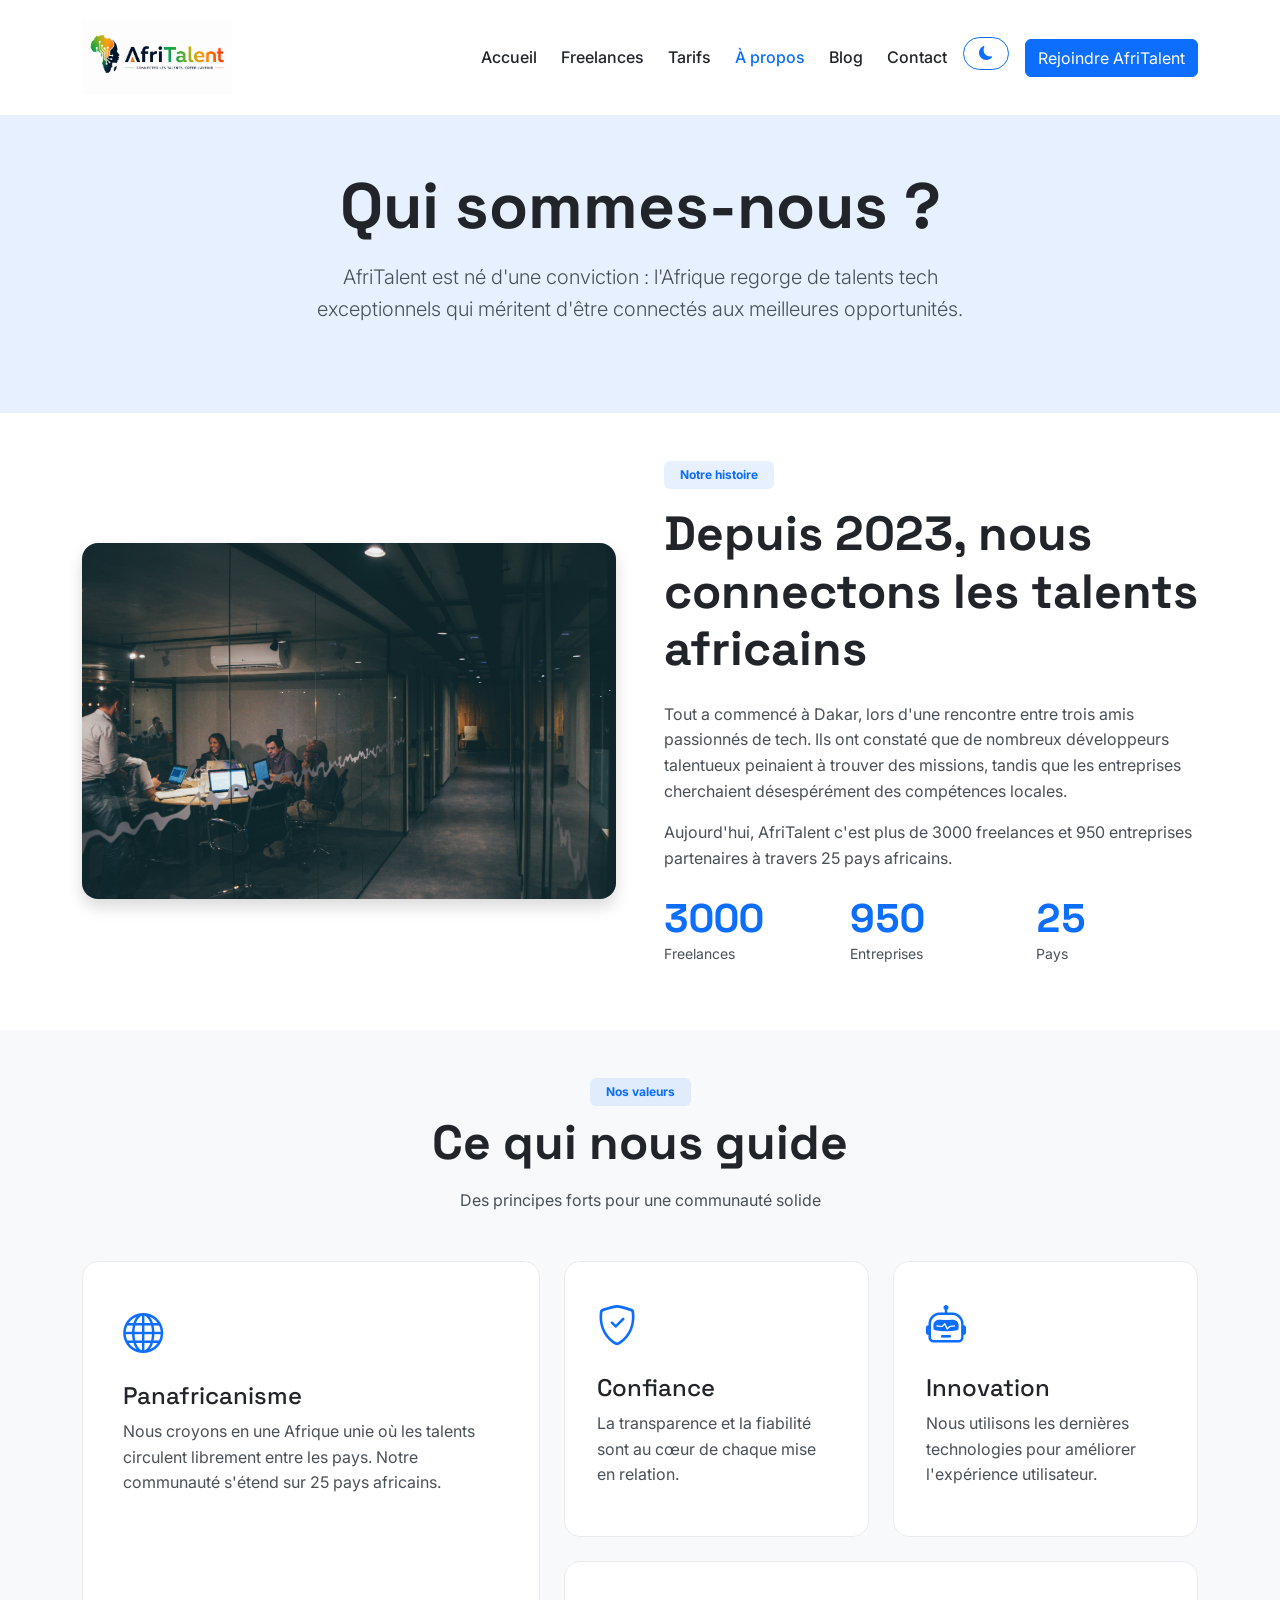
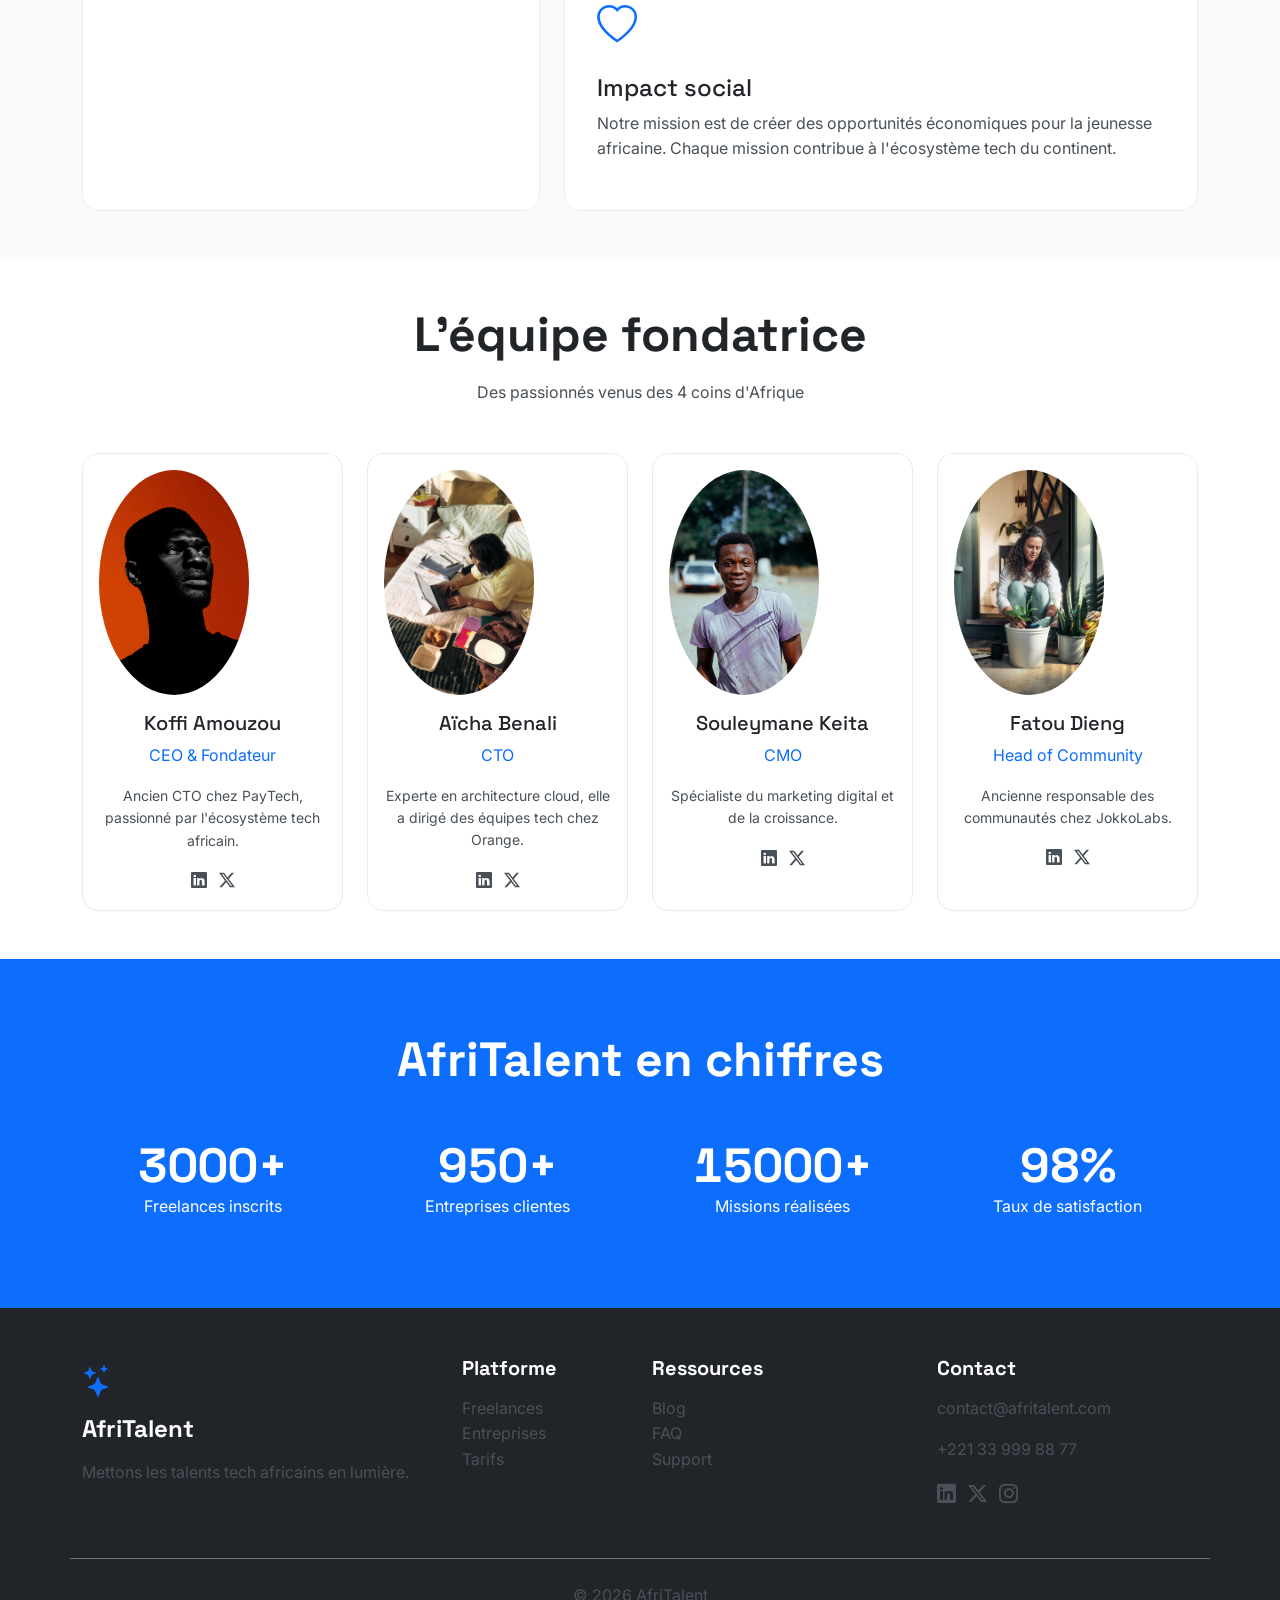
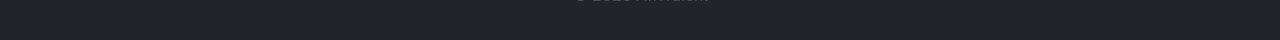
==== commit 29c78cbf: "Finalisation : corrections responsive, optimisation du code et commentaires" ====
--- a/about.html
+++ b/about.html
@@ -35,7 +35,7 @@
     <main class="mt-5 pt-5">
 
         <!-- SECTION HERO À PROPOS -->
-        <section class="about-hero py-5 bg-primary bg-opacity-10">
+        <section class="about-hero py-5 bg-primary bg-opacity-10 fade-section">
             <div class="container py-4">
                 <div class="text-center">
                     <h1 class="display-3 fw-bold">Qui sommes-nous ?</h1>
@@ -45,7 +45,7 @@
         </section>
 
         <!-- SECTION NOTRE HISTOIRE - disposition alternée -->
-        <section class="history py-5">
+        <section class="history py-5 fade-section">
             <div class="container">
                 <div class="row align-items-center g-5">
                     <div class="col-lg-6">
@@ -76,7 +76,7 @@
         </section>
 
       <!-- SECTION NOS VALEURS - BENTO GRID -->
-<section class="values py-5 bg-light">
+<section class="values py-5 bg-light fade-section">
     <div class="container">
         <div class="text-center mb-5">
             <span class="badge bg-primary bg-opacity-10 text-primary px-3 py-2">Nos valeurs</span>
@@ -125,7 +125,7 @@
     </div>
 </section>
         <!-- SECTION L'ÉQUIPE - disposition grille 2x2 -->
-        <section class="team py-5">
+        <section class="team py-5 fade-section">
             <div class="container">
                 <div class="text-center mb-5">
                     <h2 class="display-5 fw-bold">L'équipe fondatrice</h2>
@@ -185,7 +185,7 @@
         </section>
 
         <!-- SECTION CHIFFRES CLÉS -->
-        <section class="stats-section py-5 bg-primary text-white">
+        <section class="stats-section py-5 bg-primary text-white fade-section">
             <div class="container text-center py-4">
                 <h2 class="display-5 fw-bold mb-5">AfriTalent en chiffres</h2>
                 <div class="row">
@@ -234,12 +234,16 @@
                         <li><a href="#" class="text-secondary text-decoration-none">Support</a></li>
                     </ul>
                 </div>
-                <div class="col-md-3 mb-4">
-                    <h5>Contact</h5>
-                    <p class="text-secondary">isnabanacia@afritalent.com</p>
-                    <p class="text-secondary">+221 33 999 88 77</p>
-                </div>
-            </div>
+               <div class="col-md-3 mb-4">
+    <h5>Contact</h5>
+    <p class="text-secondary">contact@afritalent.com</p>
+    <p class="text-secondary">+221 33 999 88 77</p>
+    <div class="social-icons">
+        <a href="#" class="text-secondary me-2"><i class="bi bi-linkedin"></i></a>
+        <a href="#" class="text-secondary me-2"><i class="bi bi-twitter-x"></i></a>
+        <a href="#" class="text-secondary"><i class="bi bi-instagram"></i></a>
+    </div>
+</div>
             <div class="text-center pt-4 mt-4 border-top border-secondary">
                 <p class="text-secondary">&copy; <span id="currentYear">2026</span> AfriTalent</p>
             </div>
--- a/css/style.css
+++ b/css/style.css
@@ -753,4 +753,883 @@
         align-items: center;
         text-align: center;
     }
-}+}
+/* ================================================================
+   ========== COMMIT 5 - RESPONSIVE DESIGN ==========
+   ================================================================ */
+
+/* ===== DESKTOP (1200px et plus) ===== */
+/* Tout est déjà géré par Bootstrap et les styles existants */
+
+/* ===== TABLETTE (768px - 991px) ===== */
+@media (max-width: 991.98px) {
+    /* Bento Grid - Comment ça marche */
+    .how-it-works .bento-grid {
+        grid-template-columns: 1fr 1fr;
+        grid-template-rows: auto auto auto;
+    }
+    
+    .how-it-works .bento-item:nth-child(1) {
+        grid-column: 1 / 3;
+        grid-row: 1 / 2;
+    }
+    
+    .how-it-works .bento-item:nth-child(2) {
+        grid-column: 1 / 2;
+        grid-row: 2 / 3;
+    }
+    
+    .how-it-works .bento-item:nth-child(3) {
+        grid-column: 2 / 3;
+        grid-row: 2 / 3;
+    }
+    
+    .how-it-works .bento-item:nth-child(4) {
+        grid-column: 1 / 3;
+        grid-row: 3 / 4;
+    }
+    
+    /* Bento Grid - Values (about.html) */
+    .values-grid {
+        grid-template-columns: 1fr 1fr;
+        grid-template-rows: auto auto auto;
+    }
+    
+    .values-grid .bento-large {
+        grid-column: 1 / 3;
+        grid-row: 1 / 2;
+    }
+    
+    .values-grid .bento-item:nth-child(2) {
+        grid-column: 1 / 2;
+        grid-row: 2 / 3;
+    }
+    
+    .values-grid .bento-item:nth-child(3) {
+        grid-column: 2 / 3;
+        grid-row: 2 / 3;
+    }
+    
+    .values-grid .bento-wide {
+        grid-column: 1 / 3;
+        grid-row: 3 / 4;
+    }
+    
+    /* Hero - tablette */
+    .hero .display-3 {
+        font-size: 2.75rem;
+    }
+    
+    .hero .hero-image-wrapper::before,
+    .hero .hero-image-wrapper::after {
+        display: none;
+    }
+    
+    /* Sections - padding réduit */
+    section {
+        padding: 60px 0;
+    }
+    
+    /* Équipe - 2 colonnes sur tablette */
+    .team .col-lg-3 {
+        width: 50%;
+    }
+    
+    /* Tarifs - 3 colonnes sur tablette */
+    .tarifs-page .col-md-4 {
+        width: 33.33%;
+    }
+    
+    /* Blog - 2 colonnes sur tablette */
+    .blog-page .col-lg-4 {
+        width: 50%;
+    }
+}
+
+/* ===== MOBILE (moins de 768px) ===== */
+@media (max-width: 767.98px) {
+    /* Bento Grid - Comment ça marche (1 colonne) */
+    .how-it-works .bento-grid {
+        grid-template-columns: 1fr;
+        grid-template-rows: auto auto auto auto;
+    }
+    
+    .how-it-works .bento-item:nth-child(1),
+    .how-it-works .bento-item:nth-child(2),
+    .how-it-works .bento-item:nth-child(3),
+    .how-it-works .bento-item:nth-child(4) {
+        grid-column: 1 / 2;
+        grid-row: auto;
+    }
+    
+    .how-it-works .bento-item:nth-child(1) {
+        padding: 1.75rem;
+    }
+    
+    .how-it-works .bento-item {
+        padding: 1.5rem;
+        flex-direction: column;
+        align-items: center;
+        text-align: center;
+    }
+    
+    /* Bento Grid - Values (1 colonne) */
+    .values-grid {
+        grid-template-columns: 1fr;
+        grid-template-rows: auto auto auto auto;
+    }
+    
+    .values-grid .bento-large,
+    .values-grid .bento-item:nth-child(2),
+    .values-grid .bento-item:nth-child(3),
+    .values-grid .bento-wide {
+        grid-column: 1 / 2;
+        grid-row: auto;
+    }
+    
+    /* Hero - mobile */
+    .hero {
+        padding-top: 60px;
+        padding-bottom: 40px;
+    }
+    
+    .hero .display-3 {
+        font-size: 2rem;
+    }
+    
+    .hero .hero-image-wrapper img {
+        transform: none;
+        margin-top: 20px;
+    }
+    
+    .hero .hero-image-wrapper img:hover {
+        transform: none;
+    }
+    
+    .hero .hero-image-wrapper::before,
+    .hero .hero-image-wrapper::after {
+        display: none;
+    }
+    
+    .hero .row .col-lg-6:first-child {
+        order: 1 !important;
+    }
+    
+    .hero .row .col-lg-6:last-child {
+        order: 0 !important;
+    }
+    
+    /* Boutons hero - mobile */
+    .hero .d-flex.gap-3 {
+        flex-direction: column;
+        align-items: stretch;
+    }
+    
+    .hero .d-flex.gap-3 .btn {
+        width: 100%;
+    }
+    
+    /* Catégories - mobile */
+    .categories .category-card {
+        padding: 1.25rem 0.75rem;
+    }
+    
+    .categories .col-6 {
+        width: 50%;
+    }
+    
+    /* Témoignages - mobile */
+    .testimonial-card {
+        padding: 1.5rem !important;
+    }
+    
+    /* Tarifs - mobile (1 colonne) */
+    .tarifs-page .col-md-4 {
+        width: 100%;
+        margin-bottom: 1.5rem;
+    }
+    
+    /* Équipe - mobile (1 ou 2 colonnes) */
+    .team .col-md-6 {
+        width: 50%;
+    }
+    
+    /* Blog - mobile (1 colonne) */
+    .blog-page .col-md-6 {
+        width: 100%;
+    }
+    
+    /* Blog - article à la une mobile */
+    .featured-article .col-md-6 {
+        width: 100%;
+    }
+    
+    .featured-article .card-body {
+        padding: 1.5rem !important;
+    }
+    
+    /* Newsletter - mobile */
+    .newsletter {
+        padding: 2rem 1.5rem !important;
+    }
+    
+    .newsletter .input-group {
+        flex-direction: column;
+    }
+    
+    .newsletter .input-group .form-control {
+        border-radius: 8px !important;
+        margin-bottom: 0.5rem;
+    }
+    
+    .newsletter .input-group .btn {
+        border-radius: 8px !important;
+        width: 100%;
+    }
+    
+    /* Contact - mobile */
+    .contact-page .col-lg-7,
+    .contact-page .col-lg-5 {
+        width: 100%;
+    }
+    
+    .contact-page .row.g-5 {
+        gap: 1.5rem;
+    }
+    
+    /* Footer - mobile */
+    footer .col-md-4,
+    footer .col-md-2,
+    footer .col-md-3 {
+        width: 100%;
+        text-align: center;
+    }
+    
+    footer .social-icons {
+        display: flex;
+        justify-content: center;
+    }
+    
+    footer .col-md-2 ul,
+    footer .col-md-3 ul {
+        padding-left: 0;
+        display: flex;
+        flex-direction: column;
+        align-items: center;
+    }
+    
+    /* Sections - padding réduit */
+    section {
+        padding: 40px 0;
+    }
+    
+    /* Titres - taille réduite */
+    .display-3 {
+        font-size: 2.2rem !important;
+    }
+    
+    .display-4 {
+        font-size: 2rem !important;
+    }
+    
+    .display-5 {
+        font-size: 1.75rem !important;
+    }
+    
+    /* Statistiques - mobile */
+    .stat-number.display-5 {
+        font-size: 1.5rem !important;
+    }
+    
+    .stat-number.display-2 {
+        font-size: 2.5rem !important;
+    }
+    
+    .hero .row.text-center .col-4 {
+        padding: 0 0.25rem;
+    }
+    
+    /* FAQ - mobile */
+    .faq-section .accordion-button {
+        font-size: 0.95rem;
+        padding: 0.75rem 1rem;
+    }
+    
+    /* CTA - mobile */
+    .cta-section {
+        padding: 2rem 0 !important;
+    }
+    
+    .cta-section .display-5 {
+        font-size: 1.5rem !important;
+    }
+    
+    /* Filtres freelances - mobile */
+    .filters {
+        gap: 0.5rem !important;
+    }
+    
+    .filters .btn {
+        font-size: 0.8rem;
+        padding: 0.4rem 0.8rem;
+    }
+    
+    /* Cards freelances - mobile */
+    .freelance-card .card {
+        max-width: 100%;
+    }
+}
+
+/* ===== TRÈS PETIT MOBILE (moins de 400px) ===== */
+@media (max-width: 399.98px) {
+    .hero .display-3 {
+        font-size: 1.6rem !important;
+    }
+    
+    .btn-lg {
+        padding: 10px 16px;
+        font-size: 0.9rem;
+    }
+    
+    .how-it-works .bento-item {
+        padding: 1rem;
+    }
+    
+    .how-it-works .step-number {
+        min-width: 50px;
+        min-height: 50px;
+        font-size: 1.4rem;
+    }
+    
+    .categories .col-6 {
+        width: 100%;
+    }
+    
+    .team .col-md-6 {
+        width: 100%;
+    }
+    
+    .hero .row.text-center .col-4 {
+        width: 33.33%;
+    }
+    
+    .hero .row.text-center .stat-number {
+        font-size: 1.2rem !important;
+    }
+    
+    .hero .row.text-center p {
+        font-size: 0.75rem;
+    }
+    
+    .testimonial-card img {
+        width: 60px;
+        height: 60px;
+    }
+    
+    .testimonial-card .h5 {
+        font-size: 1rem;
+    }
+    
+    .testimonial-card .text-warning {
+        font-size: 0.85rem;
+    }
+}
+
+/* ===== AJOUT : Navbar hamburger mobile ===== */
+@media (max-width: 991.98px) {
+    .navbar-collapse {
+        background-color: var(--bg-body);
+        padding: 1rem;
+        border-radius: var(--radius-md);
+        box-shadow: var(--shadow-md);
+        margin-top: 0.5rem;
+    }
+    
+    .navbar-nav {
+        gap: 0 !important;
+    }
+    
+    .navbar-nav .nav-item {
+        padding: 0.25rem 0;
+    }
+    
+    .navbar .btn-primary {
+        width: 100%;
+        text-align: center;
+        margin-top: 0.5rem;
+        margin-left: 0 !important;
+    }
+}
+
+/* ================================================================
+   ========== COMMIT 6 - DARK MODE & NAVBAR DYNAMIQUE ==========
+   ================================================================ */
+
+/* ===== DARK MODE ===== */
+body.dark-mode {
+    --bg-body: #1a1a2e;
+    --bg-card: #16213e;
+    --text-body: #e0e0e0;
+    --text-muted: #a0a0a0;
+    --border-color: #2a2a4a;
+    --light: #1a1a2e;
+    --shadow-sm: 0 2px 8px rgba(0, 0, 0, 0.4);
+    --shadow-md: 0 4px 20px rgba(0, 0, 0, 0.5);
+    --shadow-lg: 0 8px 40px rgba(0, 0, 0, 0.6);
+    background-color: #1a1a2e;
+    color: #e0e0e0;
+}
+
+body.dark-mode .navbar {
+    background-color: #16213e !important;
+}
+
+body.dark-mode .navbar .nav-link {
+    color: #e0e0e0;
+}
+
+body.dark-mode .navbar .nav-link:hover,
+body.dark-mode .navbar .nav-link.active {
+    color: var(--primary);
+}
+
+body.dark-mode .card,
+body.dark-mode .testimonial-card,
+body.dark-mode .category-card,
+body.dark-mode .bento-item,
+body.dark-mode .team-card {
+    background-color: #16213e;
+    border-color: #2a2a4a;
+    color: #e0e0e0;
+}
+
+body.dark-mode .bg-light {
+    background-color: #1a1a2e !important;
+}
+
+body.dark-mode .text-secondary {
+    color: #a0a0a0 !important;
+}
+
+body.dark-mode .form-control,
+body.dark-mode .form-select {
+    background-color: #16213e;
+    color: #e0e0e0;
+    border-color: #2a2a4a;
+}
+
+body.dark-mode .form-control:focus,
+body.dark-mode .form-select:focus {
+    background-color: #16213e;
+    color: #e0e0e0;
+    border-color: var(--primary);
+}
+
+body.dark-mode .form-label {
+    color: #e0e0e0;
+}
+
+body.dark-mode .accordion-item {
+    background-color: #16213e;
+    border-color: #2a2a4a;
+}
+
+body.dark-mode .accordion-button {
+    background-color: #16213e;
+    color: #e0e0e0;
+}
+
+body.dark-mode .accordion-button:not(.collapsed) {
+    background-color: #1a1a2e;
+    color: #e0e0e0;
+}
+
+body.dark-mode .accordion-body {
+    background-color: #16213e;
+    color: #a0a0a0;
+}
+
+body.dark-mode .hero .badge.bg-primary {
+    background-color: rgba(13, 110, 253, 0.25) !important;
+    color: #6ea8fe !important;
+}
+
+body.dark-mode .how-it-works .step-number {
+    background: var(--primary);
+    color: #fff;
+}
+
+body.dark-mode .border-secondary {
+    border-color: #2a2a4a !important;
+}
+
+body.dark-mode footer {
+    background-color: #0d0d1a !important;
+}
+
+body.dark-mode .cta-section {
+    background: linear-gradient(135deg, #0d6efd, #0a4b8a);
+}
+
+/* Dark Mode - Tarifs */
+body.dark-mode .tarifs-page .card {
+    background-color: #16213e;
+    border-color: #2a2a4a;
+    color: #e0e0e0;
+}
+
+body.dark-mode .tarifs-page .card .text-primary {
+    color: #6ea8fe !important;
+}
+
+body.dark-mode .tarifs-page .card .border-primary {
+    border-color: #0d6efd !important;
+}
+
+body.dark-mode .tarifs-page .card .badge.bg-primary {
+    background-color: #0d6efd !important;
+}
+
+/* Dark Mode - Témoignages */
+body.dark-mode .testimonial-card .text-primary {
+    color: #6ea8fe !important;
+}
+
+body.dark-mode .testimonial-card .text-warning {
+    color: #ffc107 !important;
+}
+
+/* ===== NAVBAR DYNAMIQUE AU SCROLL ===== */
+.navbar.scrolled {
+    background-color: var(--bg-body) !important;
+    box-shadow: var(--shadow-md);
+    padding: 8px 0;
+    transition: all var(--transition-normal);
+}
+
+body.dark-mode .navbar.scrolled {
+    background-color: #16213e !important;
+}
+
+/* ===== BOUTON RETOUR EN HAUT ===== */
+#backToTop {
+    position: fixed;
+    bottom: 30px;
+    right: 30px;
+    z-index: 1000;
+    width: 50px;
+    height: 50px;
+    border-radius: 50%;
+    background-color: var(--primary);
+    color: white;
+    border: none;
+    font-size: 1.3rem;
+    cursor: pointer;
+    opacity: 0;
+    visibility: hidden;
+    transition: all var(--transition-normal);
+    box-shadow: var(--shadow-md);
+}
+
+#backToTop.show {
+    opacity: 1;
+    visibility: visible;
+}
+
+#backToTop:hover {
+    transform: translateY(-5px);
+    background-color: var(--primary-dark);
+}
+
+body.dark-mode #backToTop {
+    background-color: #0d6efd;
+}
+
+body.dark-mode #backToTop:hover {
+    background-color: #0b5ed7;
+}
+/* ================================================================
+   ========== COMMIT 7 - COMPTEURS ANIMÉS & FADE-IN ==========
+   ================================================================ */
+
+/* ===== ANIMATIONS FADE-IN ===== */
+.fade-section {
+    opacity: 0;
+    transform: translateY(40px);
+    transition: opacity 0.8s ease, transform 0.8s ease;
+}
+
+.fade-section.visible {
+    opacity: 1;
+    transform: translateY(0);
+}
+
+/* Délais différents pour les éléments en cascade */
+.fade-section.delay-1 {
+    transition-delay: 0.1s;
+}
+
+.fade-section.delay-2 {
+    transition-delay: 0.2s;
+}
+
+.fade-section.delay-3 {
+    transition-delay: 0.3s;
+}
+
+.fade-section.delay-4 {
+    transition-delay: 0.4s;
+}
+
+/* ===== COMPTEURS ANIMÉS ===== */
+.stat-number {
+    font-family: var(--font-heading);
+    font-weight: 700;
+    transition: color var(--transition-normal);
+}
+
+/* Version avec suffixe + pour les compteurs */
+.stat-number .suffix {
+    font-size: 0.7em;
+}
+
+/* Animation des compteurs en dark mode */
+body.dark-mode .stat-number {
+    color: var(--primary) !important;
+}
+/* ================================================================
+   ========== COMMIT 9 - FINALISATION & CORRECTIONS ==========
+   ================================================================ */
+
+/* ===== CORRECTIONS RESPONSIVE SUPPLÉMENTAIRES ===== */
+
+/* Amélioration du padding sur mobile pour toutes les sections */
+@media (max-width: 767.98px) {
+    .container {
+        padding-left: 15px;
+        padding-right: 15px;
+    }
+    
+    /* Correction des cartes sur mobile */
+    .card {
+        margin-bottom: 1rem;
+    }
+    
+    /* Correction des marges sur mobile */
+    .row.g-4 {
+        --bs-gutter-y: 1rem;
+    }
+    
+    /* Correction des textes sur mobile */
+    .lead {
+        font-size: 1rem;
+    }
+    
+    /* Correction des badges sur mobile */
+    .badge {
+        font-size: 0.75rem;
+    }
+    
+    /* Correction des boutons sur mobile */
+    .btn {
+        padding: 10px 20px;
+        font-size: 0.9rem;
+    }
+    
+    .btn-lg {
+        padding: 12px 24px;
+        font-size: 1rem;
+    }
+}
+
+/* Correction des images sur tablette */
+@media (max-width: 991.98px) {
+    img {
+        max-width: 100%;
+        height: auto;
+    }
+}
+
+/* ===== AMÉLIORATION ACCESSIBILITÉ ===== */
+
+/* Focus visible pour la navigation clavier */
+a:focus-visible,
+button:focus-visible,
+input:focus-visible,
+select:focus-visible,
+textarea:focus-visible {
+    outline: 3px solid var(--primary);
+    outline-offset: 2px;
+}
+
+/* Contraste suffisant pour les textes */
+.text-secondary {
+    color: #495057 !important;
+}
+
+body.dark-mode .text-secondary {
+    color: #adb5bd !important;
+}
+
+/* ===== CORRECTIONS BOUTON RETOUR EN HAUT ===== */
+#backToTop {
+    z-index: 9999;
+}
+
+/* ===== CORRECTIONS DARK MODE - FORMULAIRES ===== */
+body.dark-mode .form-control::placeholder {
+    color: #6c757d;
+}
+
+body.dark-mode .form-control.is-valid {
+    border-color: #198754;
+    background-color: #1a2e1a;
+}
+
+body.dark-mode .form-control.is-invalid {
+    border-color: #dc3545;
+    background-color: #2e1a1a;
+}
+
+body.dark-mode .form-select.is-valid {
+    border-color: #198754;
+}
+
+body.dark-mode .form-select.is-invalid {
+    border-color: #dc3545;
+}
+
+/* ===== CORRECTIONS ANIMATIONS ===== */
+
+/* Empêcher le débordement horizontal */
+html {
+    overflow-x: hidden;
+}
+
+body {
+    overflow-x: hidden;
+}
+
+/* Correction des transitions pour éviter les sauts */
+* {
+    -webkit-tap-highlight-color: transparent;
+}
+
+/* ===== CORRECTIONS FOOTER ===== */
+
+/* Footer bien centré sur mobile */
+@media (max-width: 767.98px) {
+    footer .row {
+        text-align: center;
+    }
+    
+    footer .social-icons {
+        justify-content: center;
+    }
+    
+    footer ul {
+        padding-left: 0;
+        list-style: none;
+    }
+}
+
+/* ===== CORRECTIONS HERO ===== */
+
+/* Éviter le débordement de l'image hero */
+.hero .hero-image-wrapper img {
+    max-width: 100%;
+    height: auto;
+}
+
+/* Correction des statistiques sur mobile */
+@media (max-width: 575.98px) {
+    .hero .row.text-center .col-4 {
+        padding: 0 0.5rem;
+    }
+    
+    .hero .stat-number {
+        font-size: 1.5rem !important;
+    }
+}
+
+/* ===== CORRECTIONS CARTES CATÉGORIES ===== */
+
+/* Assurer que les cartes catégories ont une hauteur égale */
+.categories .category-card {
+    height: 100%;
+    min-height: 120px;
+}
+
+/* ===== CORRECTIONS TÉMOIGNAGES ===== */
+
+/* Témoignages bien centrés sur mobile */
+@media (max-width: 767.98px) {
+    .testimonial-card {
+        padding: 1.5rem !important;
+    }
+    
+    .testimonial-card img {
+        width: 60px;
+        height: 60px;
+    }
+}
+
+/* ===== COMMUNAUTÉ : SECTION CHIFFRES CLÉS ===== */
+
+/* Correction des statistiques about.html */
+.stats-section .stat-number {
+    font-size: 3rem;
+    font-weight: 800;
+}
+
+@media (max-width: 767.98px) {
+    .stats-section .stat-number {
+        font-size: 2.2rem;
+    }
+    
+    .stats-section .col-md-3 {
+        margin-bottom: 2rem;
+    }
+}
+
+/* ===== FINAL - RESPONSIVE COMPLET ===== */
+
+/* Taille des textes sur très petit mobile */
+@media (max-width: 399.98px) {
+    body {
+        font-size: 14px;
+    }
+    
+    h1, .display-3 {
+        font-size: 1.5rem !important;
+    }
+    
+    h2, .display-4 {
+        font-size: 1.3rem !important;
+    }
+    
+    h3, .display-5 {
+        font-size: 1.1rem !important;
+    }
+    
+    .btn {
+        font-size: 0.8rem;
+        padding: 8px 16px;
+    }
+}
+
+/* Correction des animations pour les sections */
+.fade-section {
+    will-change: transform, opacity;
+}
+
+/* Correction des compteurs animés */
+.stat-number {
+    font-variant-numeric: tabular-nums;
+}
+
+/* ===== FIN DU COMMIT 9 ===== */
+
+
+
+
